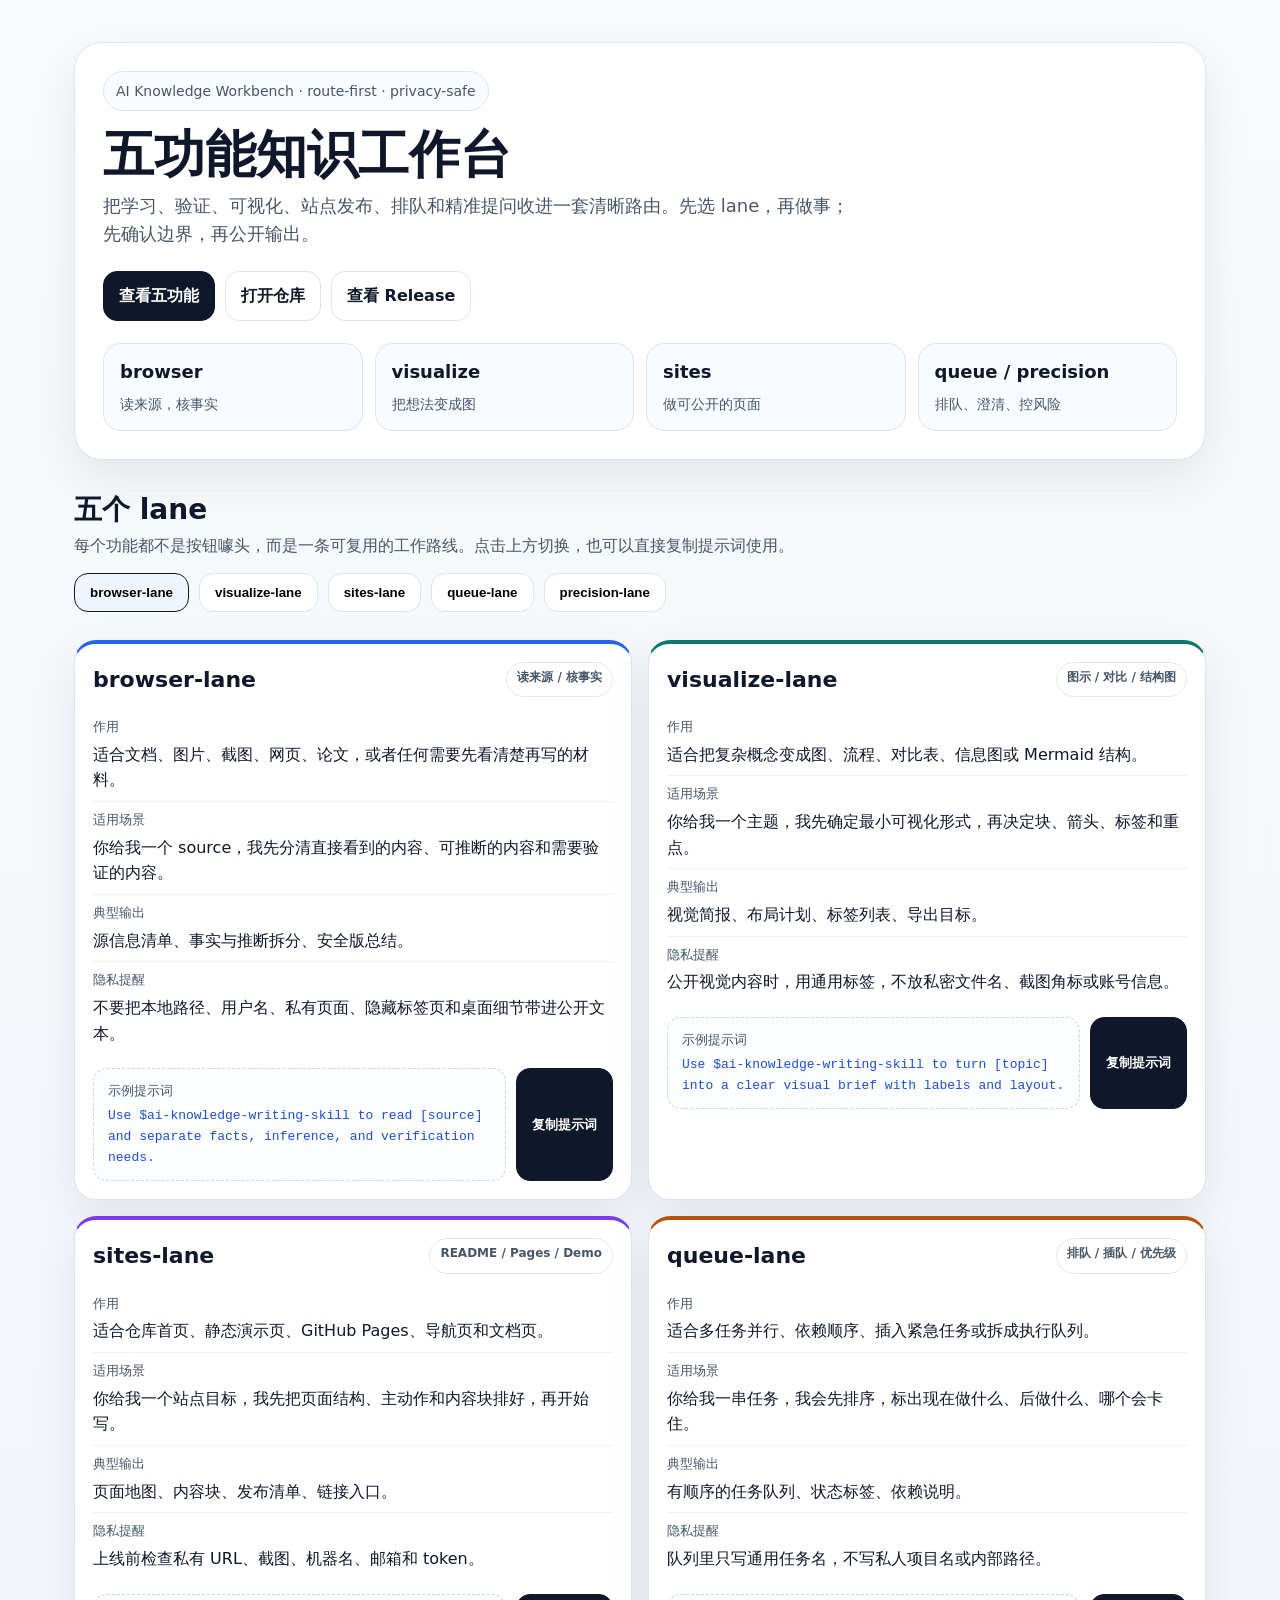
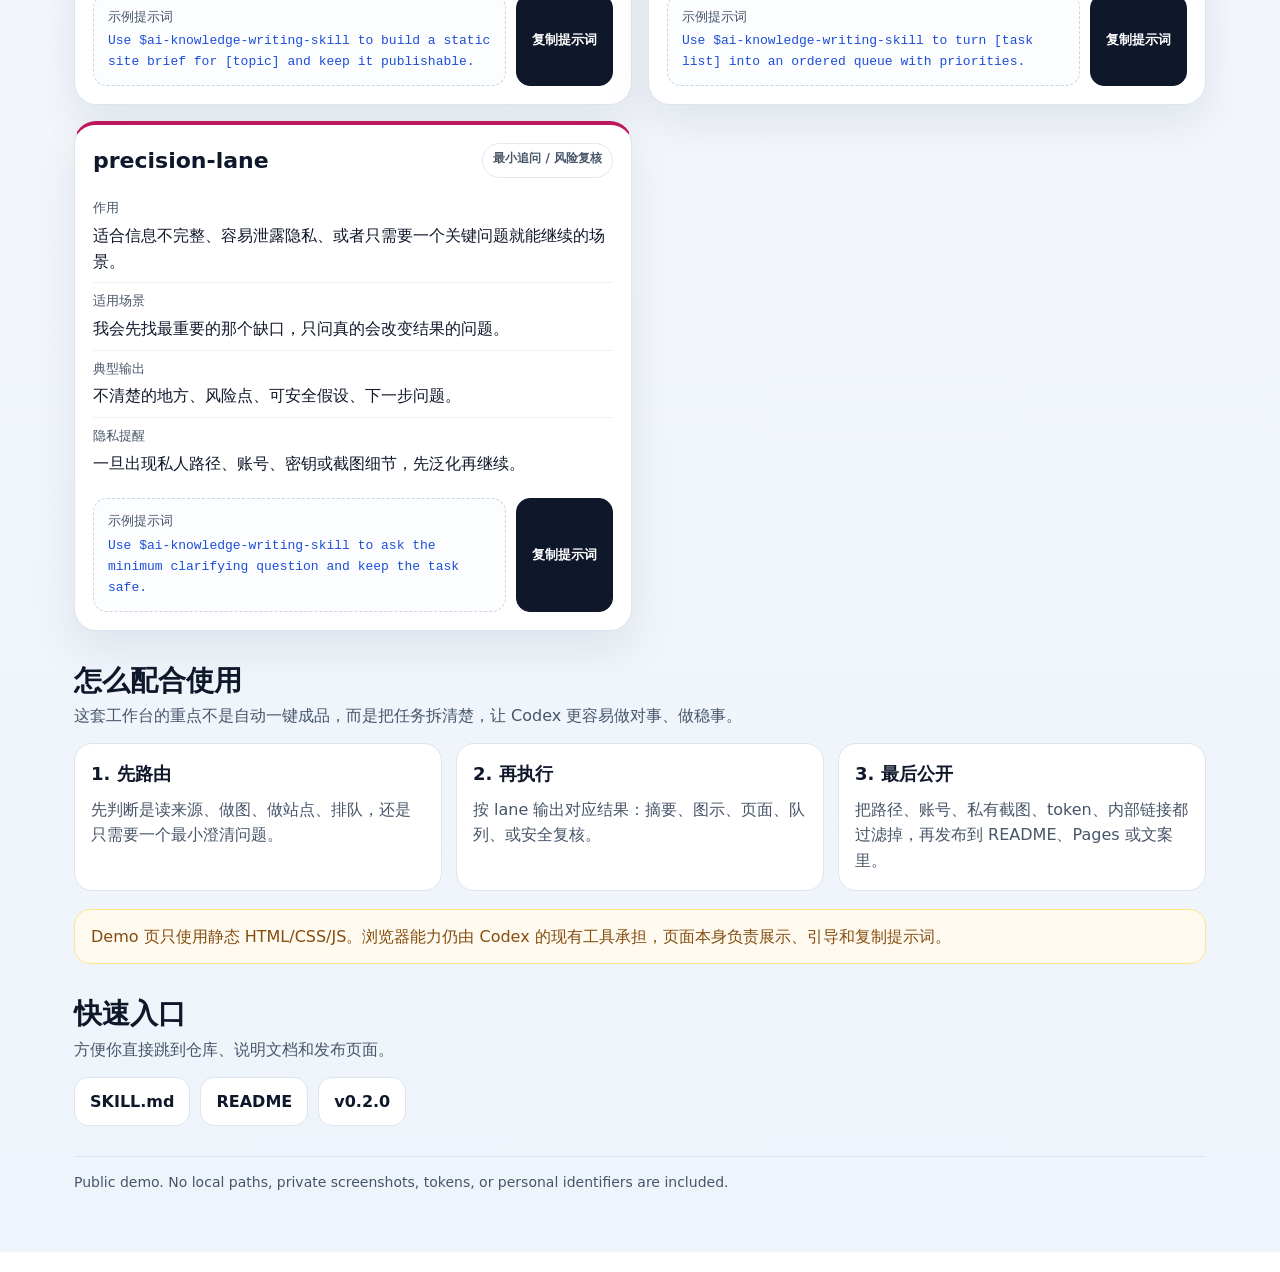
==== docs/index.html @ 2c0a5374 "Upgrade to five-function knowledge workbench" ====
<!DOCTYPE html>
<html lang="zh-CN">
<head>
  <meta charset="UTF-8" />
  <meta name="viewport" content="width=device-width, initial-scale=1.0" />
  <title>AI Knowledge Workbench</title>
  <meta name="description" content="五功能知识工作台：browser / visualize / sites / queue / precision" />
  <meta name="theme-color" content="#0f172a" />
  <style>
    :root {
      --bg: #f8fafc;
      --panel: #ffffff;
      --ink: #0f172a;
      --muted: #475569;
      --line: #dbe4f0;
      --soft: #e2e8f0;
      --blue: #2563eb;
      --teal: #0f766e;
      --gold: #b45309;
      --violet: #7c3aed;
      --green: #15803d;
      --rose: #be185d;
      --shadow: 0 18px 45px rgba(15, 23, 42, 0.08);
      --radius: 18px;
    }
    * { box-sizing: border-box; }
    html { scroll-behavior: smooth; }
    body {
      margin: 0;
      font-family: Inter, "PingFang SC", "Microsoft YaHei", system-ui, sans-serif;
      background: linear-gradient(180deg, #f8fafc 0%, #eef4fb 100%);
      color: var(--ink);
      line-height: 1.6;
    }
    a { color: inherit; text-decoration: none; }
    .wrap { max-width: 1180px; margin: 0 auto; padding: 24px; }
    .hero {
      background: var(--panel);
      border: 1px solid var(--line);
      border-radius: 28px;
      box-shadow: var(--shadow);
      padding: 28px;
      margin-top: 18px;
    }
    .eyebrow {
      display: inline-flex;
      align-items: center;
      gap: 8px;
      padding: 8px 12px;
      border: 1px solid var(--line);
      border-radius: 999px;
      color: var(--muted);
      font-size: 14px;
      background: #f8fbff;
    }
    h1 {
      margin: 16px 0 10px;
      font-size: clamp(34px, 4vw, 58px);
      line-height: 1.06;
      letter-spacing: 0;
    }
    .lead { max-width: 760px; color: var(--muted); font-size: 18px; margin: 0 0 22px; }
    .actions, .quick-links, .lane-nav { display: flex; flex-wrap: wrap; gap: 10px; }
    .btn, .chip, .link-card {
      border-radius: 14px;
      border: 1px solid var(--line);
      background: #fff;
      padding: 11px 15px;
      font-weight: 650;
      cursor: pointer;
      transition: transform .15s ease, border-color .15s ease, box-shadow .15s ease;
    }
    .btn:hover, .chip:hover, .link-card:hover { transform: translateY(-1px); border-color: #bfd0eb; box-shadow: 0 8px 20px rgba(15,23,42,.06); }
    .btn.primary { background: var(--ink); color: #fff; border-color: var(--ink); }
    .btn.primary:hover { background: #111827; }
    .meta-row {
      display: grid;
      grid-template-columns: repeat(4, minmax(0, 1fr));
      gap: 12px;
      margin-top: 22px;
    }
    .stat {
      background: #f8fbff;
      border: 1px solid var(--line);
      border-radius: 18px;
      padding: 14px 16px;
    }
    .stat b { display: block; font-size: 18px; margin-bottom: 4px; }
    .stat span { color: var(--muted); font-size: 14px; }
    section { margin-top: 28px; }
    .section-head { display: flex; justify-content: space-between; gap: 14px; align-items: end; margin-bottom: 14px; flex-wrap: wrap; }
    .section-head h2 { margin: 0; font-size: 28px; }
    .section-head p { margin: 0; color: var(--muted); max-width: 720px; }
    .lane-nav { margin-bottom: 14px; }
    .chip.active { border-color: var(--ink); background: #f0f4ff; }
    .grid {
      display: grid;
      grid-template-columns: repeat(2, minmax(0, 1fr));
      gap: 16px;
    }
    .lane-card {
      background: var(--panel);
      border: 1px solid var(--line);
      border-radius: 22px;
      padding: 18px;
      box-shadow: var(--shadow);
      min-height: 100%;
    }
    .lane-card h3 { margin: 0 0 10px; font-size: 22px; display: flex; justify-content: space-between; gap: 8px; }
    .tag { font-size: 12px; border-radius: 999px; padding: 5px 10px; border: 1px solid var(--soft); color: var(--muted); white-space: nowrap; }
    .lane-card ul { margin: 12px 0 0; padding: 0; list-style: none; }
    .lane-card li { padding: 8px 0; border-top: 1px solid #edf2f7; }
    .lane-card li:first-child { border-top: 0; }
    .lane-label { color: var(--muted); font-size: 13px; display: block; margin-bottom: 4px; }
    .prompt-row { display: flex; gap: 10px; flex-wrap: wrap; margin-top: 14px; }
    .prompt {
      flex: 1 1 340px;
      border: 1px dashed #cbd5e1;
      border-radius: 14px;
      padding: 12px 14px;
      background: #fbfdff;
      color: #0f172a;
      min-width: 0;
    }
    .prompt code { display: block; white-space: pre-wrap; font-family: ui-monospace, SFMono-Regular, Consolas, monospace; font-size: 13px; color: #1d4ed8; }
    .helper-grid {
      display: grid;
      grid-template-columns: repeat(3, minmax(0, 1fr));
      gap: 14px;
    }
    .helper {
      background: var(--panel);
      border: 1px solid var(--line);
      border-radius: 18px;
      padding: 16px;
    }
    .helper h4 { margin: 0 0 8px; font-size: 18px; }
    .helper p { margin: 0; color: var(--muted); }
    .footer {
      margin: 30px 0 10px;
      padding: 14px 0 24px;
      color: var(--muted);
      border-top: 1px solid var(--line);
      font-size: 14px;
    }
    .notice {
      margin-top: 18px;
      background: #fffaf0;
      border: 1px solid #fde68a;
      border-radius: 16px;
      padding: 14px 16px;
      color: #854d0e;
    }
    @media (max-width: 900px) {
      .meta-row, .grid, .helper-grid { grid-template-columns: 1fr; }
      .hero { padding: 20px; border-radius: 22px; }
      h1 { font-size: 36px; }
      .lead { font-size: 16px; }
    }
  </style>
</head>
<body>
  <main class="wrap">
    <header class="hero">
      <div class="eyebrow">AI Knowledge Workbench · route-first · privacy-safe</div>
      <h1>五功能知识工作台</h1>
      <p class="lead">把学习、验证、可视化、站点发布、排队和精准提问收进一套清晰路由。先选 lane，再做事；先确认边界，再公开输出。</p>
      <div class="actions">
        <a class="btn primary" href="#lanes">查看五功能</a>
        <a class="btn" href="https://github.com/sushuqiong/ai-knowledge-writing-skill">打开仓库</a>
        <a class="btn" href="https://github.com/sushuqiong/ai-knowledge-writing-skill/releases">查看 Release</a>
      </div>
      <div class="meta-row">
        <div class="stat"><b>browser</b><span>读来源，核事实</span></div>
        <div class="stat"><b>visualize</b><span>把想法变成图</span></div>
        <div class="stat"><b>sites</b><span>做可公开的页面</span></div>
        <div class="stat"><b>queue / precision</b><span>排队、澄清、控风险</span></div>
      </div>
    </header>

    <section id="lanes">
      <div class="section-head">
        <div>
          <h2>五个 lane</h2>
          <p>每个功能都不是按钮噱头，而是一条可复用的工作路线。点击上方切换，也可以直接复制提示词使用。</p>
        </div>
        <div class="lane-nav" id="laneNav"></div>
      </div>

      <div class="grid" id="laneGrid"></div>
    </section>

    <section>
      <div class="section-head">
        <div>
          <h2>怎么配合使用</h2>
          <p>这套工作台的重点不是自动一键成品，而是把任务拆清楚，让 Codex 更容易做对事、做稳事。</p>
        </div>
      </div>
      <div class="helper-grid">
        <div class="helper">
          <h4>1. 先路由</h4>
          <p>先判断是读来源、做图、做站点、排队，还是只需要一个最小澄清问题。</p>
        </div>
        <div class="helper">
          <h4>2. 再执行</h4>
          <p>按 lane 输出对应结果：摘要、图示、页面、队列、或安全复核。</p>
        </div>
        <div class="helper">
          <h4>3. 最后公开</h4>
          <p>把路径、账号、私有截图、token、内部链接都过滤掉，再发布到 README、Pages 或文案里。</p>
        </div>
      </div>
      <div class="notice">
        Demo 页只使用静态 HTML/CSS/JS。浏览器能力仍由 Codex 的现有工具承担，页面本身负责展示、引导和复制提示词。
      </div>
    </section>

    <section>
      <div class="section-head">
        <div>
          <h2>快速入口</h2>
          <p>方便你直接跳到仓库、说明文档和发布页面。</p>
        </div>
      </div>
      <div class="quick-links">
        <a class="link-card" href="https://github.com/sushuqiong/ai-knowledge-writing-skill/blob/main/SKILL.md">SKILL.md</a>
        <a class="link-card" href="https://github.com/sushuqiong/ai-knowledge-writing-skill">README</a>
        <a class="link-card" href="https://github.com/sushuqiong/ai-knowledge-writing-skill/releases/tag/v0.2.0">v0.2.0</a>
      </div>
    </section>

    <footer class="footer">
      Public demo. No local paths, private screenshots, tokens, or personal identifiers are included.
    </footer>
  </main>

  <script>
    const lanes = [
      {
        id: "browser",
        title: "browser-lane",
        tag: "读来源 / 核事实",
        color: "#2563eb",
        use: "适合文档、图片、截图、网页、论文，或者任何需要先看清楚再写的材料。",
        scene: "你给我一个 source，我先分清直接看到的内容、可推断的内容和需要验证的内容。",
        output: "源信息清单、事实与推断拆分、安全版总结。",
        prompt: "Use $ai-knowledge-writing-skill to read [source] and separate facts, inference, and verification needs.",
        privacy: "不要把本地路径、用户名、私有页面、隐藏标签页和桌面细节带进公开文本。"
      },
      {
        id: "visualize",
        title: "visualize-lane",
        tag: "图示 / 对比 / 结构图",
        color: "#0f766e",
        use: "适合把复杂概念变成图、流程、对比表、信息图或 Mermaid 结构。",
        scene: "你给我一个主题，我先确定最小可视化形式，再决定块、箭头、标签和重点。",
        output: "视觉简报、布局计划、标签列表、导出目标。",
        prompt: "Use $ai-knowledge-writing-skill to turn [topic] into a clear visual brief with labels and layout.",
        privacy: "公开视觉内容时，用通用标签，不放私密文件名、截图角标或账号信息。"
      },
      {
        id: "sites",
        title: "sites-lane",
        tag: "README / Pages / Demo",
        color: "#7c3aed",
        use: "适合仓库首页、静态演示页、GitHub Pages、导航页和文档页。",
        scene: "你给我一个站点目标，我先把页面结构、主动作和内容块排好，再开始写。",
        output: "页面地图、内容块、发布清单、链接入口。",
        prompt: "Use $ai-knowledge-writing-skill to build a static site brief for [topic] and keep it publishable.",
        privacy: "上线前检查私有 URL、截图、机器名、邮箱和 token。"
      },
      {
        id: "queue",
        title: "queue-lane",
        tag: "排队 / 插队 / 优先级",
        color: "#b45309",
        use: "适合多任务并行、依赖顺序、插入紧急任务或拆成执行队列。",
        scene: "你给我一串任务，我会先排序，标出现在做什么、后做什么、哪个会卡住。",
        output: "有顺序的任务队列、状态标签、依赖说明。",
        prompt: "Use $ai-knowledge-writing-skill to turn [task list] into an ordered queue with priorities.",
        privacy: "队列里只写通用任务名，不写私人项目名或内部路径。"
      },
      {
        id: "precision",
        title: "precision-lane",
        tag: "最小追问 / 风险复核",
        color: "#be185d",
        use: "适合信息不完整、容易泄露隐私、或者只需要一个关键问题就能继续的场景。",
        scene: "我会先找最重要的那个缺口，只问真的会改变结果的问题。",
        output: "不清楚的地方、风险点、可安全假设、下一步问题。",
        prompt: "Use $ai-knowledge-writing-skill to ask the minimum clarifying question and keep the task safe.",
        privacy: "一旦出现私人路径、账号、密钥或截图细节，先泛化再继续。"
      }
    ];

    const nav = document.getElementById("laneNav");
    const grid = document.getElementById("laneGrid");

    function laneCard(lane) {
      return `
        <article class="lane-card" id="${lane.id}" style="border-top: 4px solid ${lane.color}">
          <h3>
            <span>${lane.title}</span>
            <span class="tag">${lane.tag}</span>
          </h3>
          <ul>
            <li><span class="lane-label">作用</span>${lane.use}</li>
            <li><span class="lane-label">适用场景</span>${lane.scene}</li>
            <li><span class="lane-label">典型输出</span>${lane.output}</li>
            <li><span class="lane-label">隐私提醒</span>${lane.privacy}</li>
          </ul>
          <div class="prompt-row">
            <div class="prompt"><span class="lane-label">示例提示词</span><code>${lane.prompt}</code></div>
            <button class="btn primary" data-copy="${lane.id}">复制提示词</button>
          </div>
        </article>
      `;
    }

    function laneChip(lane) {
      return `<button class="chip" data-jump="${lane.id}">${lane.title}</button>`;
    }

    function setActive(id) {
      document.querySelectorAll(".chip").forEach((el) => {
        el.classList.toggle("active", el.dataset.jump === id);
      });
    }

    nav.innerHTML = lanes.map(laneChip).join("");
    grid.innerHTML = lanes.map(laneCard).join("");

    nav.addEventListener("click", (event) => {
      const btn = event.target.closest("[data-jump]");
      if (!btn) return;
      const lane = document.getElementById(btn.dataset.jump);
      lane.scrollIntoView({ behavior: "smooth", block: "start" });
      setActive(btn.dataset.jump);
    });

    grid.addEventListener("click", async (event) => {
      const btn = event.target.closest("[data-copy]");
      if (!btn) return;
      const lane = lanes.find((item) => item.id === btn.dataset.copy);
      try {
        await navigator.clipboard.writeText(lane.prompt);
        const old = btn.textContent;
        btn.textContent = "已复制";
        setTimeout(() => (btn.textContent = old), 1200);
      } catch {
        btn.textContent = "复制失败";
      }
    });

    setActive("browser");
  </script>
</body>
</html>
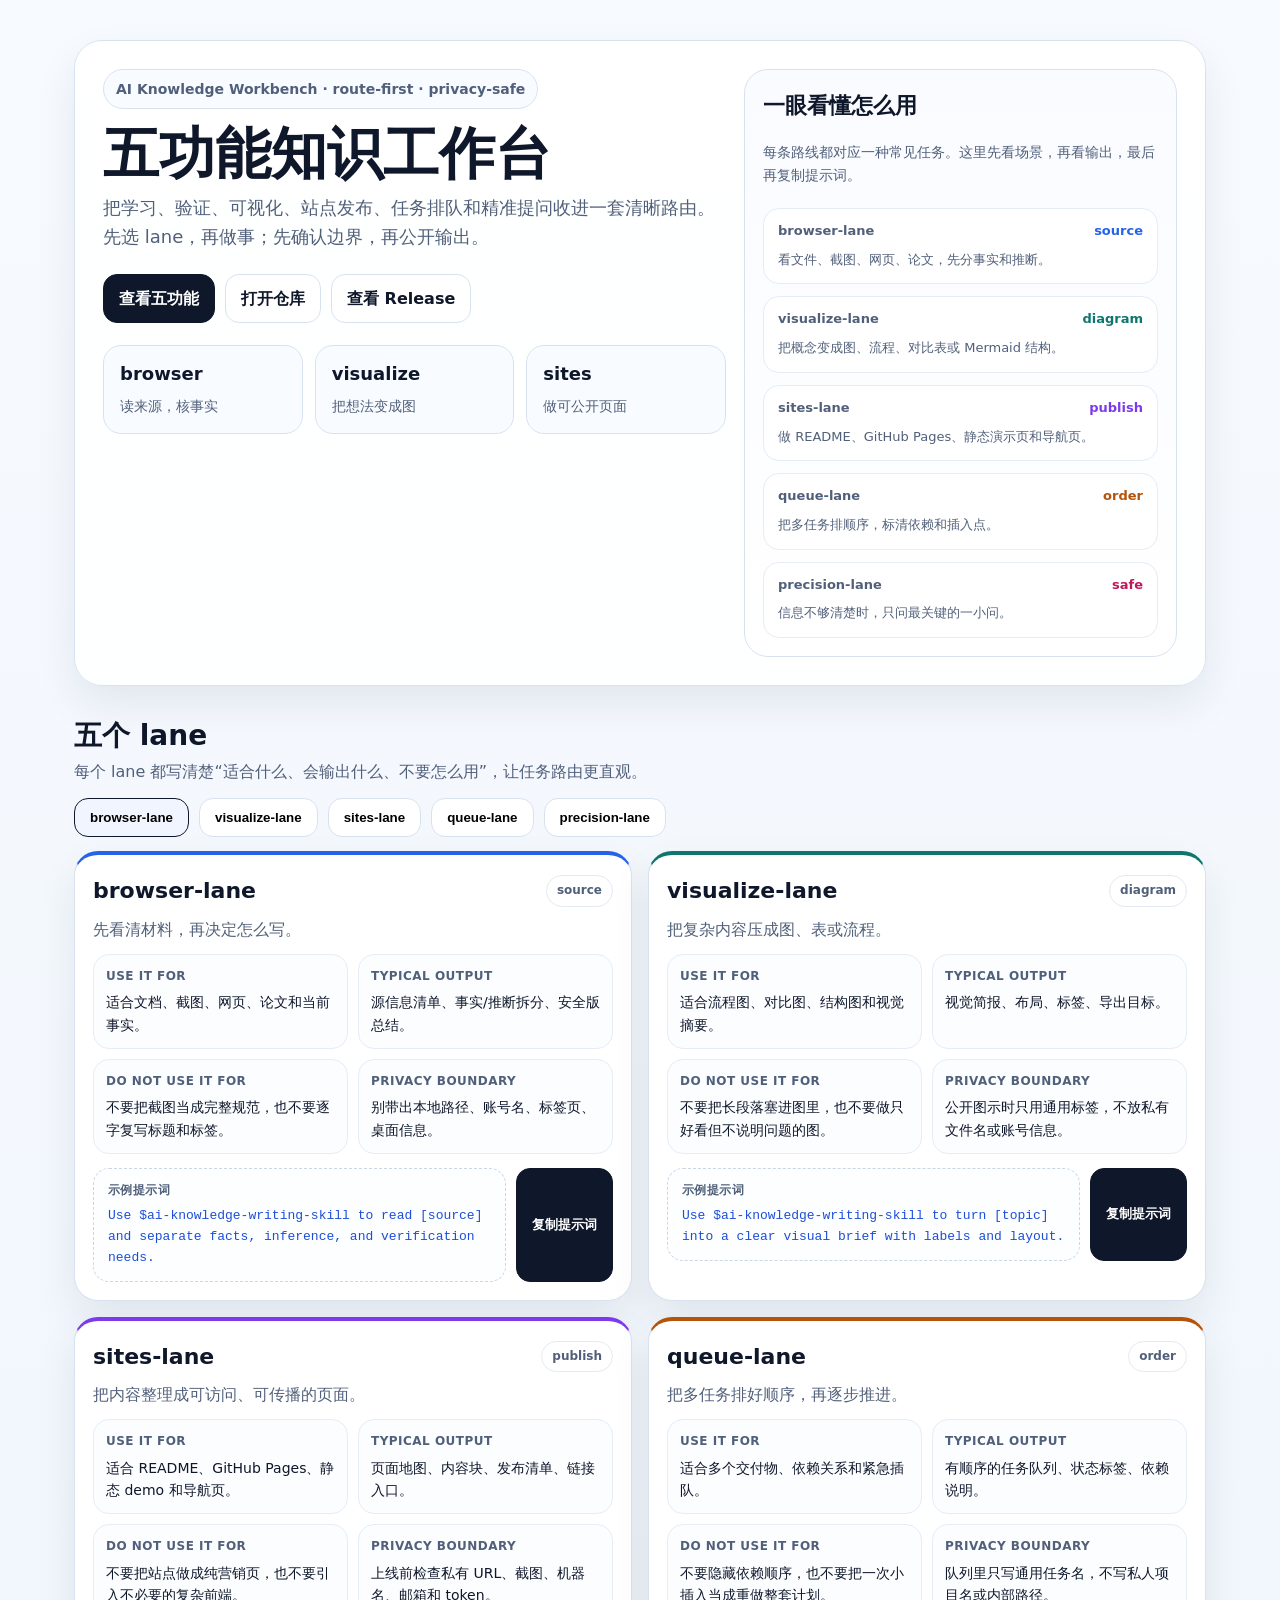
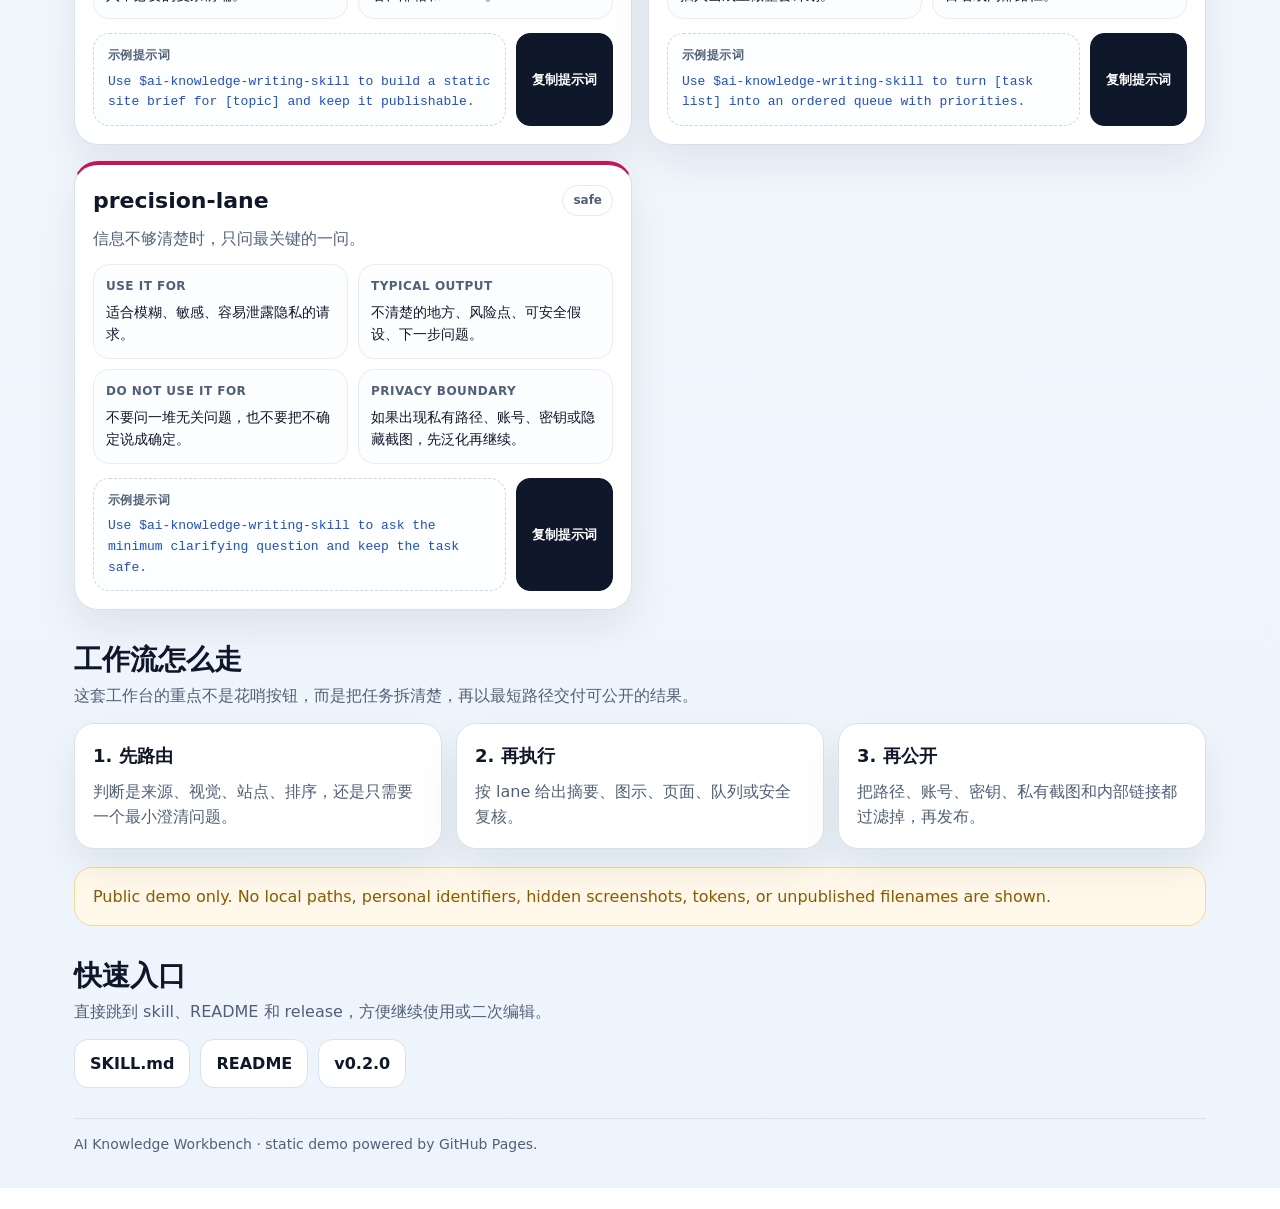
==== commit c9b2c7be: "Polish five-function workbench presentation" ====
--- a/docs/index.html
+++ b/docs/index.html
@@ -8,91 +8,151 @@
   <meta name="theme-color" content="#0f172a" />
   <style>
     :root {
-      --bg: #f8fafc;
+      --bg: #f6f9ff;
       --panel: #ffffff;
       --ink: #0f172a;
-      --muted: #475569;
-      --line: #dbe4f0;
-      --soft: #e2e8f0;
+      --muted: #51607a;
+      --line: #d8e2ef;
+      --shadow: 0 18px 42px rgba(15, 23, 42, 0.08);
       --blue: #2563eb;
       --teal: #0f766e;
+      --violet: #7c3aed;
       --gold: #b45309;
-      --violet: #7c3aed;
-      --green: #15803d;
       --rose: #be185d;
-      --shadow: 0 18px 45px rgba(15, 23, 42, 0.08);
-      --radius: 18px;
     }
     * { box-sizing: border-box; }
     html { scroll-behavior: smooth; }
     body {
       margin: 0;
       font-family: Inter, "PingFang SC", "Microsoft YaHei", system-ui, sans-serif;
-      background: linear-gradient(180deg, #f8fafc 0%, #eef4fb 100%);
       color: var(--ink);
+      background:
+        linear-gradient(180deg, #f7faff 0%, #edf4fb 100%);
       line-height: 1.6;
     }
     a { color: inherit; text-decoration: none; }
     .wrap { max-width: 1180px; margin: 0 auto; padding: 24px; }
     .hero {
-      background: var(--panel);
+      display: grid;
+      grid-template-columns: 1.18fr 0.82fr;
+      gap: 18px;
+      background: rgba(255,255,255,0.9);
       border: 1px solid var(--line);
       border-radius: 28px;
       box-shadow: var(--shadow);
       padding: 28px;
-      margin-top: 18px;
+      margin-top: 16px;
+      backdrop-filter: blur(8px);
     }
     .eyebrow {
       display: inline-flex;
       align-items: center;
       gap: 8px;
       padding: 8px 12px;
-      border: 1px solid var(--line);
       border-radius: 999px;
+      border: 1px solid var(--line);
+      background: #f8fbff;
       color: var(--muted);
       font-size: 14px;
-      background: #f8fbff;
+      font-weight: 600;
     }
     h1 {
       margin: 16px 0 10px;
-      font-size: clamp(34px, 4vw, 58px);
-      line-height: 1.06;
+      font-size: clamp(36px, 4.4vw, 60px);
+      line-height: 1.04;
       letter-spacing: 0;
     }
-    .lead { max-width: 760px; color: var(--muted); font-size: 18px; margin: 0 0 22px; }
-    .actions, .quick-links, .lane-nav { display: flex; flex-wrap: wrap; gap: 10px; }
+    .lead {
+      max-width: 760px;
+      margin: 0 0 22px;
+      color: var(--muted);
+      font-size: 18px;
+    }
+    .actions, .quick-links, .lane-nav, .pill-row { display: flex; flex-wrap: wrap; gap: 10px; }
     .btn, .chip, .link-card {
+      display: inline-flex;
+      align-items: center;
+      justify-content: center;
+      border: 1px solid var(--line);
       border-radius: 14px;
-      border: 1px solid var(--line);
       background: #fff;
       padding: 11px 15px;
       font-weight: 650;
       cursor: pointer;
-      transition: transform .15s ease, border-color .15s ease, box-shadow .15s ease;
-    }
-    .btn:hover, .chip:hover, .link-card:hover { transform: translateY(-1px); border-color: #bfd0eb; box-shadow: 0 8px 20px rgba(15,23,42,.06); }
+      transition: transform .15s ease, box-shadow .15s ease, border-color .15s ease, background .15s ease;
+    }
+    .btn:hover, .chip:hover, .link-card:hover {
+      transform: translateY(-1px);
+      box-shadow: 0 10px 20px rgba(15, 23, 42, 0.06);
+      border-color: #bfd0eb;
+    }
     .btn.primary { background: var(--ink); color: #fff; border-color: var(--ink); }
     .btn.primary:hover { background: #111827; }
-    .meta-row {
+    .hero-meta {
       display: grid;
-      grid-template-columns: repeat(4, minmax(0, 1fr));
+      grid-template-columns: repeat(3, minmax(0, 1fr));
       gap: 12px;
       margin-top: 22px;
     }
     .stat {
+      border: 1px solid var(--line);
+      border-radius: 18px;
       background: #f8fbff;
-      border: 1px solid var(--line);
-      border-radius: 18px;
       padding: 14px 16px;
     }
-    .stat b { display: block; font-size: 18px; margin-bottom: 4px; }
+    .stat b {
+      display: block;
+      font-size: 18px;
+      margin-bottom: 4px;
+    }
     .stat span { color: var(--muted); font-size: 14px; }
+    .route-panel {
+      display: flex;
+      flex-direction: column;
+      gap: 12px;
+      background: linear-gradient(180deg, #f9fbff 0%, #ffffff 100%);
+      border: 1px solid var(--line);
+      border-radius: 24px;
+      padding: 18px;
+    }
+    .route-panel h2 {
+      margin: 0 0 6px;
+      font-size: 22px;
+    }
+    .route-panel p {
+      margin: 0 0 10px;
+      color: var(--muted);
+      font-size: 14px;
+    }
+    .mini-route {
+      border: 1px solid #e5ecf6;
+      border-radius: 16px;
+      padding: 12px 14px;
+      background: #fff;
+    }
+    .mini-route strong {
+      display: flex;
+      justify-content: space-between;
+      gap: 12px;
+      font-size: 15px;
+      margin-bottom: 4px;
+    }
+    .mini-route span {
+      color: var(--muted);
+      font-size: 13px;
+    }
     section { margin-top: 28px; }
-    .section-head { display: flex; justify-content: space-between; gap: 14px; align-items: end; margin-bottom: 14px; flex-wrap: wrap; }
+    .section-head {
+      display: flex;
+      justify-content: space-between;
+      gap: 14px;
+      align-items: end;
+      flex-wrap: wrap;
+      margin-bottom: 14px;
+    }
     .section-head h2 { margin: 0; font-size: 28px; }
-    .section-head p { margin: 0; color: var(--muted); max-width: 720px; }
-    .lane-nav { margin-bottom: 14px; }
-    .chip.active { border-color: var(--ink); background: #f0f4ff; }
+    .section-head p { margin: 0; color: var(--muted); max-width: 760px; }
+    .chip.active { border-color: var(--ink); background: #f1f5ff; }
     .grid {
       display: grid;
       grid-template-columns: repeat(2, minmax(0, 1fr));
@@ -101,60 +161,121 @@
     .lane-card {
       background: var(--panel);
       border: 1px solid var(--line);
-      border-radius: 22px;
+      border-radius: 24px;
+      box-shadow: var(--shadow);
       padding: 18px;
-      box-shadow: var(--shadow);
       min-height: 100%;
     }
-    .lane-card h3 { margin: 0 0 10px; font-size: 22px; display: flex; justify-content: space-between; gap: 8px; }
-    .tag { font-size: 12px; border-radius: 999px; padding: 5px 10px; border: 1px solid var(--soft); color: var(--muted); white-space: nowrap; }
-    .lane-card ul { margin: 12px 0 0; padding: 0; list-style: none; }
-    .lane-card li { padding: 8px 0; border-top: 1px solid #edf2f7; }
-    .lane-card li:first-child { border-top: 0; }
-    .lane-label { color: var(--muted); font-size: 13px; display: block; margin-bottom: 4px; }
-    .prompt-row { display: flex; gap: 10px; flex-wrap: wrap; margin-top: 14px; }
+    .lane-card h3 {
+      margin: 0 0 8px;
+      display: flex;
+      justify-content: space-between;
+      gap: 10px;
+      align-items: center;
+      font-size: 22px;
+    }
+    .tag {
+      font-size: 12px;
+      white-space: nowrap;
+      border-radius: 999px;
+      padding: 5px 10px;
+      border: 1px solid #e3eaf4;
+      color: var(--muted);
+    }
+    .lane-summary {
+      margin: 0 0 12px;
+      color: var(--muted);
+    }
+    .lane-grid {
+      display: grid;
+      grid-template-columns: repeat(2, minmax(0, 1fr));
+      gap: 10px;
+    }
+    .lane-box {
+      border: 1px solid #e6edf7;
+      border-radius: 16px;
+      background: #fbfdff;
+      padding: 12px;
+    }
+    .lane-box label {
+      display: block;
+      margin-bottom: 5px;
+      color: var(--muted);
+      font-size: 12px;
+      text-transform: uppercase;
+      letter-spacing: .04em;
+      font-weight: 700;
+    }
+    .lane-box p {
+      margin: 0;
+      font-size: 14px;
+      color: var(--ink);
+    }
+    .prompt-row {
+      display: flex;
+      flex-wrap: wrap;
+      gap: 10px;
+      margin-top: 14px;
+      align-items: stretch;
+    }
     .prompt {
-      flex: 1 1 340px;
-      border: 1px dashed #cbd5e1;
-      border-radius: 14px;
+      flex: 1 1 360px;
+      border: 1px dashed #cad6e5;
+      border-radius: 16px;
+      background: #fcfeff;
       padding: 12px 14px;
-      background: #fbfdff;
-      color: #0f172a;
       min-width: 0;
     }
-    .prompt code { display: block; white-space: pre-wrap; font-family: ui-monospace, SFMono-Regular, Consolas, monospace; font-size: 13px; color: #1d4ed8; }
+    .lane-label {
+      display: block;
+      margin-bottom: 6px;
+      color: var(--muted);
+      font-size: 12px;
+      text-transform: uppercase;
+      letter-spacing: .04em;
+      font-weight: 700;
+    }
+    .prompt code {
+      display: block;
+      white-space: pre-wrap;
+      font-family: ui-monospace, SFMono-Regular, Consolas, monospace;
+      font-size: 13px;
+      color: #1d4ed8;
+    }
     .helper-grid {
       display: grid;
       grid-template-columns: repeat(3, minmax(0, 1fr));
       gap: 14px;
     }
     .helper {
-      background: var(--panel);
-      border: 1px solid var(--line);
-      border-radius: 18px;
-      padding: 16px;
+      border: 1px solid var(--line);
+      border-radius: 20px;
+      background: #fff;
+      padding: 18px;
+      box-shadow: var(--shadow);
     }
     .helper h4 { margin: 0 0 8px; font-size: 18px; }
     .helper p { margin: 0; color: var(--muted); }
+    .privacy-band {
+      margin-top: 18px;
+      padding: 16px 18px;
+      border-radius: 18px;
+      background: #fff8eb;
+      border: 1px solid #f7d98c;
+      color: #8a5a00;
+    }
+    .quick-links { margin-top: 4px; }
     .footer {
-      margin: 30px 0 10px;
-      padding: 14px 0 24px;
-      color: var(--muted);
+      margin: 30px 0 8px;
+      padding-top: 14px;
       border-top: 1px solid var(--line);
+      color: var(--muted);
       font-size: 14px;
     }
-    .notice {
-      margin-top: 18px;
-      background: #fffaf0;
-      border: 1px solid #fde68a;
-      border-radius: 16px;
-      padding: 14px 16px;
-      color: #854d0e;
-    }
-    @media (max-width: 900px) {
-      .meta-row, .grid, .helper-grid { grid-template-columns: 1fr; }
-      .hero { padding: 20px; border-radius: 22px; }
-      h1 { font-size: 36px; }
+    @media (max-width: 920px) {
+      .hero, .grid, .helper-grid, .hero-meta, .lane-grid { grid-template-columns: 1fr; }
+      .hero { padding: 20px; border-radius: 24px; }
+      h1 { font-size: 38px; }
       .lead { font-size: 16px; }
     }
   </style>
@@ -162,57 +283,82 @@
 <body>
   <main class="wrap">
     <header class="hero">
-      <div class="eyebrow">AI Knowledge Workbench · route-first · privacy-safe</div>
-      <h1>五功能知识工作台</h1>
-      <p class="lead">把学习、验证、可视化、站点发布、排队和精准提问收进一套清晰路由。先选 lane，再做事；先确认边界，再公开输出。</p>
-      <div class="actions">
-        <a class="btn primary" href="#lanes">查看五功能</a>
-        <a class="btn" href="https://github.com/sushuqiong/ai-knowledge-writing-skill">打开仓库</a>
-        <a class="btn" href="https://github.com/sushuqiong/ai-knowledge-writing-skill/releases">查看 Release</a>
-      </div>
-      <div class="meta-row">
-        <div class="stat"><b>browser</b><span>读来源，核事实</span></div>
-        <div class="stat"><b>visualize</b><span>把想法变成图</span></div>
-        <div class="stat"><b>sites</b><span>做可公开的页面</span></div>
-        <div class="stat"><b>queue / precision</b><span>排队、澄清、控风险</span></div>
-      </div>
+      <div>
+        <div class="eyebrow">AI Knowledge Workbench · route-first · privacy-safe</div>
+        <h1>五功能知识工作台</h1>
+        <p class="lead">把学习、验证、可视化、站点发布、任务排队和精准提问收进一套清晰路由。先选 lane，再做事；先确认边界，再公开输出。</p>
+        <div class="actions">
+          <a class="btn primary" href="#lanes">查看五功能</a>
+          <a class="btn" href="https://github.com/sushuqiong/ai-knowledge-writing-skill">打开仓库</a>
+          <a class="btn" href="https://github.com/sushuqiong/ai-knowledge-writing-skill/releases/tag/v0.2.0">查看 Release</a>
+        </div>
+        <div class="hero-meta">
+          <div class="stat"><b>browser</b><span>读来源，核事实</span></div>
+          <div class="stat"><b>visualize</b><span>把想法变成图</span></div>
+          <div class="stat"><b>sites</b><span>做可公开页面</span></div>
+        </div>
+      </div>
+
+      <aside class="route-panel">
+        <h2>一眼看懂怎么用</h2>
+        <p>每条路线都对应一种常见任务。这里先看场景，再看输出，最后再复制提示词。</p>
+        <div class="mini-route">
+          <strong><span>browser-lane</span><span style="color: var(--blue)">source</span></strong>
+          <span>看文件、截图、网页、论文，先分事实和推断。</span>
+        </div>
+        <div class="mini-route">
+          <strong><span>visualize-lane</span><span style="color: var(--teal)">diagram</span></strong>
+          <span>把概念变成图、流程、对比表或 Mermaid 结构。</span>
+        </div>
+        <div class="mini-route">
+          <strong><span>sites-lane</span><span style="color: var(--violet)">publish</span></strong>
+          <span>做 README、GitHub Pages、静态演示页和导航页。</span>
+        </div>
+        <div class="mini-route">
+          <strong><span>queue-lane</span><span style="color: var(--gold)">order</span></strong>
+          <span>把多任务排顺序，标清依赖和插入点。</span>
+        </div>
+        <div class="mini-route">
+          <strong><span>precision-lane</span><span style="color: var(--rose)">safe</span></strong>
+          <span>信息不够清楚时，只问最关键的一小问。</span>
+        </div>
+      </aside>
     </header>
 
     <section id="lanes">
       <div class="section-head">
         <div>
           <h2>五个 lane</h2>
-          <p>每个功能都不是按钮噱头，而是一条可复用的工作路线。点击上方切换，也可以直接复制提示词使用。</p>
+          <p>每个 lane 都写清楚“适合什么、会输出什么、不要怎么用”，让任务路由更直观。</p>
         </div>
         <div class="lane-nav" id="laneNav"></div>
       </div>
-
       <div class="grid" id="laneGrid"></div>
     </section>
 
     <section>
       <div class="section-head">
         <div>
-          <h2>怎么配合使用</h2>
-          <p>这套工作台的重点不是自动一键成品，而是把任务拆清楚，让 Codex 更容易做对事、做稳事。</p>
+          <h2>工作流怎么走</h2>
+          <p>这套工作台的重点不是花哨按钮，而是把任务拆清楚，再以最短路径交付可公开的结果。</p>
         </div>
       </div>
       <div class="helper-grid">
         <div class="helper">
           <h4>1. 先路由</h4>
-          <p>先判断是读来源、做图、做站点、排队，还是只需要一个最小澄清问题。</p>
+          <p>判断是来源、视觉、站点、排序，还是只需要一个最小澄清问题。</p>
         </div>
         <div class="helper">
           <h4>2. 再执行</h4>
-          <p>按 lane 输出对应结果：摘要、图示、页面、队列、或安全复核。</p>
+          <p>按 lane 给出摘要、图示、页面、队列或安全复核。</p>
         </div>
         <div class="helper">
-          <h4>3. 最后公开</h4>
-          <p>把路径、账号、私有截图、token、内部链接都过滤掉，再发布到 README、Pages 或文案里。</p>
-        </div>
-      </div>
-      <div class="notice">
-        Demo 页只使用静态 HTML/CSS/JS。浏览器能力仍由 Codex 的现有工具承担，页面本身负责展示、引导和复制提示词。
+          <h4>3. 再公开</h4>
+          <p>把路径、账号、密钥、私有截图和内部链接都过滤掉，再发布。</p>
+        </div>
+      </div>
+      <div class="privacy-band">
+        Public demo only. No local paths, personal identifiers, hidden screenshots, tokens, or unpublished filenames are shown.
       </div>
     </section>
 
@@ -220,7 +366,7 @@
       <div class="section-head">
         <div>
           <h2>快速入口</h2>
-          <p>方便你直接跳到仓库、说明文档和发布页面。</p>
+          <p>直接跳到 skill、README 和 release，方便继续使用或二次编辑。</p>
         </div>
       </div>
       <div class="quick-links">
@@ -231,7 +377,7 @@
     </section>
 
     <footer class="footer">
-      Public demo. No local paths, private screenshots, tokens, or personal identifiers are included.
+      AI Knowledge Workbench · static demo powered by GitHub Pages.
     </footer>
   </main>
 
@@ -240,87 +386,85 @@
       {
         id: "browser",
         title: "browser-lane",
-        tag: "读来源 / 核事实",
-        color: "#2563eb",
-        use: "适合文档、图片、截图、网页、论文，或者任何需要先看清楚再写的材料。",
-        scene: "你给我一个 source，我先分清直接看到的内容、可推断的内容和需要验证的内容。",
-        output: "源信息清单、事实与推断拆分、安全版总结。",
-        prompt: "Use $ai-knowledge-writing-skill to read [source] and separate facts, inference, and verification needs.",
-        privacy: "不要把本地路径、用户名、私有页面、隐藏标签页和桌面细节带进公开文本。"
+        tag: "source",
+        accent: "#2563eb",
+        summary: "先看清材料，再决定怎么写。",
+        use: "适合文档、截图、网页、论文和当前事实。",
+        output: "源信息清单、事实/推断拆分、安全版总结。",
+        avoid: "不要把截图当成完整规范，也不要逐字复写标题和标签。",
+        privacy: "别带出本地路径、账号名、标签页、桌面信息。",
+        prompt: "Use $ai-knowledge-writing-skill to read [source] and separate facts, inference, and verification needs."
       },
       {
         id: "visualize",
         title: "visualize-lane",
-        tag: "图示 / 对比 / 结构图",
-        color: "#0f766e",
-        use: "适合把复杂概念变成图、流程、对比表、信息图或 Mermaid 结构。",
-        scene: "你给我一个主题，我先确定最小可视化形式，再决定块、箭头、标签和重点。",
-        output: "视觉简报、布局计划、标签列表、导出目标。",
-        prompt: "Use $ai-knowledge-writing-skill to turn [topic] into a clear visual brief with labels and layout.",
-        privacy: "公开视觉内容时，用通用标签，不放私密文件名、截图角标或账号信息。"
+        tag: "diagram",
+        accent: "#0f766e",
+        summary: "把复杂内容压成图、表或流程。",
+        use: "适合流程图、对比图、结构图和视觉摘要。",
+        output: "视觉简报、布局、标签、导出目标。",
+        avoid: "不要把长段落塞进图里，也不要做只好看但不说明问题的图。",
+        privacy: "公开图示时只用通用标签，不放私有文件名或账号信息。",
+        prompt: "Use $ai-knowledge-writing-skill to turn [topic] into a clear visual brief with labels and layout."
       },
       {
         id: "sites",
         title: "sites-lane",
-        tag: "README / Pages / Demo",
-        color: "#7c3aed",
-        use: "适合仓库首页、静态演示页、GitHub Pages、导航页和文档页。",
-        scene: "你给我一个站点目标，我先把页面结构、主动作和内容块排好，再开始写。",
+        tag: "publish",
+        accent: "#7c3aed",
+        summary: "把内容整理成可访问、可传播的页面。",
+        use: "适合 README、GitHub Pages、静态 demo 和导航页。",
         output: "页面地图、内容块、发布清单、链接入口。",
-        prompt: "Use $ai-knowledge-writing-skill to build a static site brief for [topic] and keep it publishable.",
-        privacy: "上线前检查私有 URL、截图、机器名、邮箱和 token。"
+        avoid: "不要把站点做成纯营销页，也不要引入不必要的复杂前端。",
+        privacy: "上线前检查私有 URL、截图、机器名、邮箱和 token。",
+        prompt: "Use $ai-knowledge-writing-skill to build a static site brief for [topic] and keep it publishable."
       },
       {
         id: "queue",
         title: "queue-lane",
-        tag: "排队 / 插队 / 优先级",
-        color: "#b45309",
-        use: "适合多任务并行、依赖顺序、插入紧急任务或拆成执行队列。",
-        scene: "你给我一串任务，我会先排序，标出现在做什么、后做什么、哪个会卡住。",
+        tag: "order",
+        accent: "#b45309",
+        summary: "把多任务排好顺序，再逐步推进。",
+        use: "适合多个交付物、依赖关系和紧急插队。",
         output: "有顺序的任务队列、状态标签、依赖说明。",
-        prompt: "Use $ai-knowledge-writing-skill to turn [task list] into an ordered queue with priorities.",
-        privacy: "队列里只写通用任务名，不写私人项目名或内部路径。"
+        avoid: "不要隐藏依赖顺序，也不要把一次小插入当成重做整套计划。",
+        privacy: "队列里只写通用任务名，不写私人项目名或内部路径。",
+        prompt: "Use $ai-knowledge-writing-skill to turn [task list] into an ordered queue with priorities."
       },
       {
         id: "precision",
         title: "precision-lane",
-        tag: "最小追问 / 风险复核",
-        color: "#be185d",
-        use: "适合信息不完整、容易泄露隐私、或者只需要一个关键问题就能继续的场景。",
-        scene: "我会先找最重要的那个缺口，只问真的会改变结果的问题。",
+        tag: "safe",
+        accent: "#be185d",
+        summary: "信息不够清楚时，只问最关键的一问。",
+        use: "适合模糊、敏感、容易泄露隐私的请求。",
         output: "不清楚的地方、风险点、可安全假设、下一步问题。",
-        prompt: "Use $ai-knowledge-writing-skill to ask the minimum clarifying question and keep the task safe.",
-        privacy: "一旦出现私人路径、账号、密钥或截图细节，先泛化再继续。"
+        avoid: "不要问一堆无关问题，也不要把不确定说成确定。",
+        privacy: "如果出现私有路径、账号、密钥或隐藏截图，先泛化再继续。",
+        prompt: "Use $ai-knowledge-writing-skill to ask the minimum clarifying question and keep the task safe."
       }
     ];
 
     const nav = document.getElementById("laneNav");
     const grid = document.getElementById("laneGrid");
 
-    function laneCard(lane) {
-      return `
-        <article class="lane-card" id="${lane.id}" style="border-top: 4px solid ${lane.color}">
-          <h3>
-            <span>${lane.title}</span>
-            <span class="tag">${lane.tag}</span>
-          </h3>
-          <ul>
-            <li><span class="lane-label">作用</span>${lane.use}</li>
-            <li><span class="lane-label">适用场景</span>${lane.scene}</li>
-            <li><span class="lane-label">典型输出</span>${lane.output}</li>
-            <li><span class="lane-label">隐私提醒</span>${lane.privacy}</li>
-          </ul>
-          <div class="prompt-row">
-            <div class="prompt"><span class="lane-label">示例提示词</span><code>${lane.prompt}</code></div>
-            <button class="btn primary" data-copy="${lane.id}">复制提示词</button>
-          </div>
-        </article>
-      `;
-    }
-
-    function laneChip(lane) {
-      return `<button class="chip" data-jump="${lane.id}">${lane.title}</button>`;
-    }
+    nav.innerHTML = lanes.map((lane) => `<button class="chip" data-jump="${lane.id}">${lane.title}</button>`).join("");
+    grid.innerHTML = lanes.map((lane) => `
+      <article class="lane-card" id="${lane.id}" style="border-top: 4px solid ${lane.accent}">
+        <h3><span>${lane.title}</span><span class="tag">${lane.tag}</span></h3>
+        <p class="lane-summary">${lane.summary}</p>
+        <div class="lane-grid">
+          <div class="lane-box"><label>Use it for</label><p>${lane.use}</p></div>
+          <div class="lane-box"><label>Typical output</label><p>${lane.output}</p></div>
+          <div class="lane-box"><label>Do not use it for</label><p>${lane.avoid}</p></div>
+          <div class="lane-box"><label>Privacy boundary</label><p>${lane.privacy}</p></div>
+        </div>
+        <div class="prompt-row">
+          <div class="prompt"><span class="lane-label">示例提示词</span><code>${lane.prompt}</code></div>
+          <button class="btn primary" data-copy="${lane.id}">复制提示词</button>
+        </div>
+      </article>
+    `).join("");
 
     function setActive(id) {
       document.querySelectorAll(".chip").forEach((el) => {
@@ -328,28 +472,24 @@
       });
     }
 
-    nav.innerHTML = lanes.map(laneChip).join("");
-    grid.innerHTML = lanes.map(laneCard).join("");
-
     nav.addEventListener("click", (event) => {
-      const btn = event.target.closest("[data-jump]");
-      if (!btn) return;
-      const lane = document.getElementById(btn.dataset.jump);
-      lane.scrollIntoView({ behavior: "smooth", block: "start" });
-      setActive(btn.dataset.jump);
+      const button = event.target.closest("[data-jump]");
+      if (!button) return;
+      document.getElementById(button.dataset.jump).scrollIntoView({ behavior: "smooth", block: "start" });
+      setActive(button.dataset.jump);
     });
 
     grid.addEventListener("click", async (event) => {
-      const btn = event.target.closest("[data-copy]");
-      if (!btn) return;
-      const lane = lanes.find((item) => item.id === btn.dataset.copy);
+      const button = event.target.closest("[data-copy]");
+      if (!button) return;
+      const lane = lanes.find((item) => item.id === button.dataset.copy);
       try {
         await navigator.clipboard.writeText(lane.prompt);
-        const old = btn.textContent;
-        btn.textContent = "已复制";
-        setTimeout(() => (btn.textContent = old), 1200);
+        const old = button.textContent;
+        button.textContent = "已复制";
+        setTimeout(() => (button.textContent = old), 1200);
       } catch {
-        btn.textContent = "复制失败";
+        button.textContent = "复制失败";
       }
     });
 
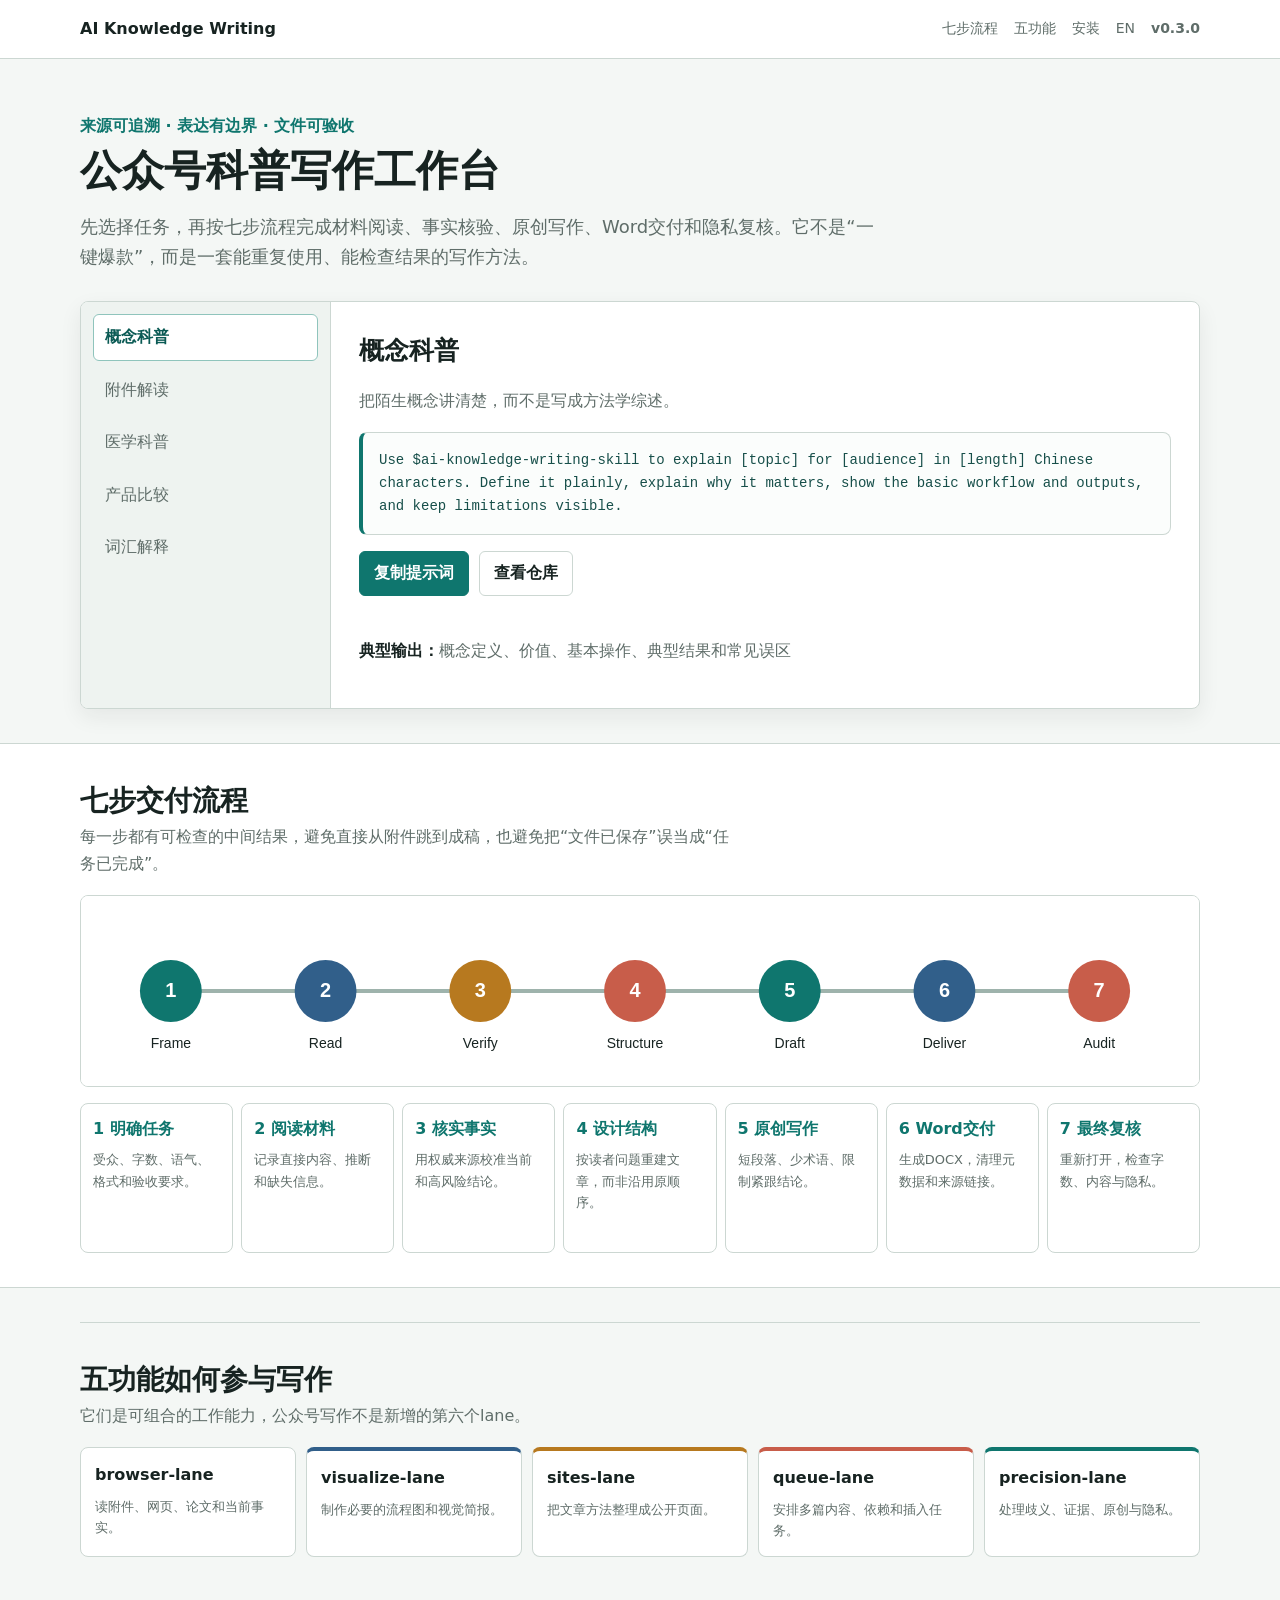
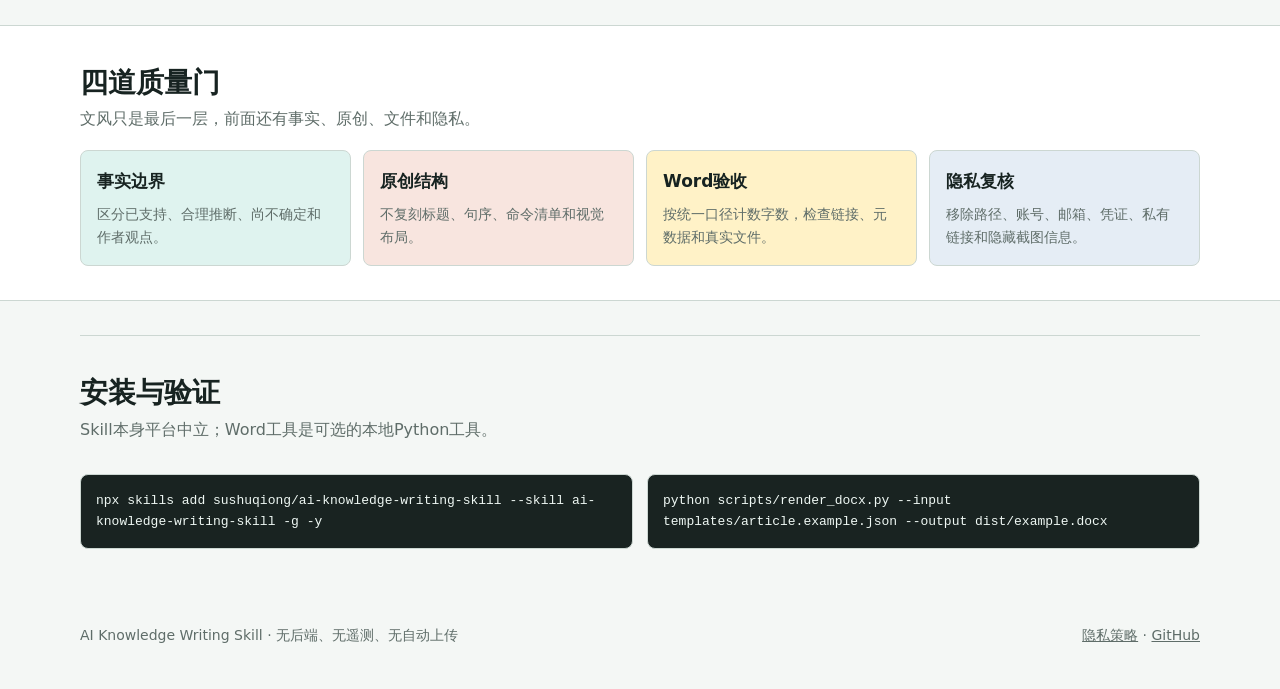
==== commit f1138e73: "Release public writing workflow v0.3.0" ====
--- a/docs/index.html
+++ b/docs/index.html
@@ -1,499 +1,39 @@
-<!DOCTYPE html>
+<!doctype html>
 <html lang="zh-CN">
 <head>
-  <meta charset="UTF-8" />
-  <meta name="viewport" content="width=device-width, initial-scale=1.0" />
-  <title>AI Knowledge Workbench</title>
-  <meta name="description" content="五功能知识工作台：browser / visualize / sites / queue / precision" />
-  <meta name="theme-color" content="#0f172a" />
-  <style>
-    :root {
-      --bg: #f6f9ff;
-      --panel: #ffffff;
-      --ink: #0f172a;
-      --muted: #51607a;
-      --line: #d8e2ef;
-      --shadow: 0 18px 42px rgba(15, 23, 42, 0.08);
-      --blue: #2563eb;
-      --teal: #0f766e;
-      --violet: #7c3aed;
-      --gold: #b45309;
-      --rose: #be185d;
-    }
-    * { box-sizing: border-box; }
-    html { scroll-behavior: smooth; }
-    body {
-      margin: 0;
-      font-family: Inter, "PingFang SC", "Microsoft YaHei", system-ui, sans-serif;
-      color: var(--ink);
-      background:
-        linear-gradient(180deg, #f7faff 0%, #edf4fb 100%);
-      line-height: 1.6;
-    }
-    a { color: inherit; text-decoration: none; }
-    .wrap { max-width: 1180px; margin: 0 auto; padding: 24px; }
-    .hero {
-      display: grid;
-      grid-template-columns: 1.18fr 0.82fr;
-      gap: 18px;
-      background: rgba(255,255,255,0.9);
-      border: 1px solid var(--line);
-      border-radius: 28px;
-      box-shadow: var(--shadow);
-      padding: 28px;
-      margin-top: 16px;
-      backdrop-filter: blur(8px);
-    }
-    .eyebrow {
-      display: inline-flex;
-      align-items: center;
-      gap: 8px;
-      padding: 8px 12px;
-      border-radius: 999px;
-      border: 1px solid var(--line);
-      background: #f8fbff;
-      color: var(--muted);
-      font-size: 14px;
-      font-weight: 600;
-    }
-    h1 {
-      margin: 16px 0 10px;
-      font-size: clamp(36px, 4.4vw, 60px);
-      line-height: 1.04;
-      letter-spacing: 0;
-    }
-    .lead {
-      max-width: 760px;
-      margin: 0 0 22px;
-      color: var(--muted);
-      font-size: 18px;
-    }
-    .actions, .quick-links, .lane-nav, .pill-row { display: flex; flex-wrap: wrap; gap: 10px; }
-    .btn, .chip, .link-card {
-      display: inline-flex;
-      align-items: center;
-      justify-content: center;
-      border: 1px solid var(--line);
-      border-radius: 14px;
-      background: #fff;
-      padding: 11px 15px;
-      font-weight: 650;
-      cursor: pointer;
-      transition: transform .15s ease, box-shadow .15s ease, border-color .15s ease, background .15s ease;
-    }
-    .btn:hover, .chip:hover, .link-card:hover {
-      transform: translateY(-1px);
-      box-shadow: 0 10px 20px rgba(15, 23, 42, 0.06);
-      border-color: #bfd0eb;
-    }
-    .btn.primary { background: var(--ink); color: #fff; border-color: var(--ink); }
-    .btn.primary:hover { background: #111827; }
-    .hero-meta {
-      display: grid;
-      grid-template-columns: repeat(3, minmax(0, 1fr));
-      gap: 12px;
-      margin-top: 22px;
-    }
-    .stat {
-      border: 1px solid var(--line);
-      border-radius: 18px;
-      background: #f8fbff;
-      padding: 14px 16px;
-    }
-    .stat b {
-      display: block;
-      font-size: 18px;
-      margin-bottom: 4px;
-    }
-    .stat span { color: var(--muted); font-size: 14px; }
-    .route-panel {
-      display: flex;
-      flex-direction: column;
-      gap: 12px;
-      background: linear-gradient(180deg, #f9fbff 0%, #ffffff 100%);
-      border: 1px solid var(--line);
-      border-radius: 24px;
-      padding: 18px;
-    }
-    .route-panel h2 {
-      margin: 0 0 6px;
-      font-size: 22px;
-    }
-    .route-panel p {
-      margin: 0 0 10px;
-      color: var(--muted);
-      font-size: 14px;
-    }
-    .mini-route {
-      border: 1px solid #e5ecf6;
-      border-radius: 16px;
-      padding: 12px 14px;
-      background: #fff;
-    }
-    .mini-route strong {
-      display: flex;
-      justify-content: space-between;
-      gap: 12px;
-      font-size: 15px;
-      margin-bottom: 4px;
-    }
-    .mini-route span {
-      color: var(--muted);
-      font-size: 13px;
-    }
-    section { margin-top: 28px; }
-    .section-head {
-      display: flex;
-      justify-content: space-between;
-      gap: 14px;
-      align-items: end;
-      flex-wrap: wrap;
-      margin-bottom: 14px;
-    }
-    .section-head h2 { margin: 0; font-size: 28px; }
-    .section-head p { margin: 0; color: var(--muted); max-width: 760px; }
-    .chip.active { border-color: var(--ink); background: #f1f5ff; }
-    .grid {
-      display: grid;
-      grid-template-columns: repeat(2, minmax(0, 1fr));
-      gap: 16px;
-    }
-    .lane-card {
-      background: var(--panel);
-      border: 1px solid var(--line);
-      border-radius: 24px;
-      box-shadow: var(--shadow);
-      padding: 18px;
-      min-height: 100%;
-    }
-    .lane-card h3 {
-      margin: 0 0 8px;
-      display: flex;
-      justify-content: space-between;
-      gap: 10px;
-      align-items: center;
-      font-size: 22px;
-    }
-    .tag {
-      font-size: 12px;
-      white-space: nowrap;
-      border-radius: 999px;
-      padding: 5px 10px;
-      border: 1px solid #e3eaf4;
-      color: var(--muted);
-    }
-    .lane-summary {
-      margin: 0 0 12px;
-      color: var(--muted);
-    }
-    .lane-grid {
-      display: grid;
-      grid-template-columns: repeat(2, minmax(0, 1fr));
-      gap: 10px;
-    }
-    .lane-box {
-      border: 1px solid #e6edf7;
-      border-radius: 16px;
-      background: #fbfdff;
-      padding: 12px;
-    }
-    .lane-box label {
-      display: block;
-      margin-bottom: 5px;
-      color: var(--muted);
-      font-size: 12px;
-      text-transform: uppercase;
-      letter-spacing: .04em;
-      font-weight: 700;
-    }
-    .lane-box p {
-      margin: 0;
-      font-size: 14px;
-      color: var(--ink);
-    }
-    .prompt-row {
-      display: flex;
-      flex-wrap: wrap;
-      gap: 10px;
-      margin-top: 14px;
-      align-items: stretch;
-    }
-    .prompt {
-      flex: 1 1 360px;
-      border: 1px dashed #cad6e5;
-      border-radius: 16px;
-      background: #fcfeff;
-      padding: 12px 14px;
-      min-width: 0;
-    }
-    .lane-label {
-      display: block;
-      margin-bottom: 6px;
-      color: var(--muted);
-      font-size: 12px;
-      text-transform: uppercase;
-      letter-spacing: .04em;
-      font-weight: 700;
-    }
-    .prompt code {
-      display: block;
-      white-space: pre-wrap;
-      font-family: ui-monospace, SFMono-Regular, Consolas, monospace;
-      font-size: 13px;
-      color: #1d4ed8;
-    }
-    .helper-grid {
-      display: grid;
-      grid-template-columns: repeat(3, minmax(0, 1fr));
-      gap: 14px;
-    }
-    .helper {
-      border: 1px solid var(--line);
-      border-radius: 20px;
-      background: #fff;
-      padding: 18px;
-      box-shadow: var(--shadow);
-    }
-    .helper h4 { margin: 0 0 8px; font-size: 18px; }
-    .helper p { margin: 0; color: var(--muted); }
-    .privacy-band {
-      margin-top: 18px;
-      padding: 16px 18px;
-      border-radius: 18px;
-      background: #fff8eb;
-      border: 1px solid #f7d98c;
-      color: #8a5a00;
-    }
-    .quick-links { margin-top: 4px; }
-    .footer {
-      margin: 30px 0 8px;
-      padding-top: 14px;
-      border-top: 1px solid var(--line);
-      color: var(--muted);
-      font-size: 14px;
-    }
-    @media (max-width: 920px) {
-      .hero, .grid, .helper-grid, .hero-meta, .lane-grid { grid-template-columns: 1fr; }
-      .hero { padding: 20px; border-radius: 24px; }
-      h1 { font-size: 38px; }
-      .lead { font-size: 16px; }
-    }
-  </style>
+  <meta charset="utf-8">
+  <meta name="viewport" content="width=device-width, initial-scale=1">
+  <meta name="description" content="从材料阅读、事实核验到原创公众号文案和Word交付的可验证工作流。">
+  <meta name="theme-color" content="#f4f7f5">
+  <title>公众号科普写作工作台</title>
+  <link rel="icon" href="assets/favicon.svg" type="image/svg+xml">
+  <link rel="stylesheet" href="assets/styles.css">
 </head>
 <body>
-  <main class="wrap">
-    <header class="hero">
-      <div>
-        <div class="eyebrow">AI Knowledge Workbench · route-first · privacy-safe</div>
-        <h1>五功能知识工作台</h1>
-        <p class="lead">把学习、验证、可视化、站点发布、任务排队和精准提问收进一套清晰路由。先选 lane，再做事；先确认边界，再公开输出。</p>
-        <div class="actions">
-          <a class="btn primary" href="#lanes">查看五功能</a>
-          <a class="btn" href="https://github.com/sushuqiong/ai-knowledge-writing-skill">打开仓库</a>
-          <a class="btn" href="https://github.com/sushuqiong/ai-knowledge-writing-skill/releases/tag/v0.2.0">查看 Release</a>
-        </div>
-        <div class="hero-meta">
-          <div class="stat"><b>browser</b><span>读来源，核事实</span></div>
-          <div class="stat"><b>visualize</b><span>把想法变成图</span></div>
-          <div class="stat"><b>sites</b><span>做可公开页面</span></div>
-        </div>
+  <header class="topbar"><div class="shell topbar-inner"><a class="brand" href="#top">AI Knowledge Writing</a><nav class="nav" aria-label="主导航"><a href="#workflow">七步流程</a><a href="#lanes">五功能</a><a href="#install">安装</a><a class="language" href="en.html">EN</a><a class="version" href="https://github.com/sushuqiong/ai-knowledge-writing-skill/releases/tag/v0.3.0">v0.3.0</a></nav></div></header>
+  <main id="top">
+    <section class="shell intro"><p class="kicker">来源可追溯 · 表达有边界 · 文件可验收</p><h1>公众号科普写作工作台</h1><p class="lead">先选择任务，再按七步流程完成材料阅读、事实核验、原创写作、Word交付和隐私复核。它不是“一键爆款”，而是一套能重复使用、能检查结果的写作方法。</p></section>
+
+    <section class="shell workspace" aria-label="任务选择器">
+      <div class="task-tabs" role="tablist" aria-label="选择写作任务">
+        <button class="task-tab" role="tab" data-task="concept">概念科普</button>
+        <button class="task-tab" role="tab" data-task="source">附件解读</button>
+        <button class="task-tab" role="tab" data-task="health">医学科普</button>
+        <button class="task-tab" role="tab" data-task="compare">产品比较</button>
+        <button class="task-tab" role="tab" data-task="glossary">词汇解释</button>
       </div>
-
-      <aside class="route-panel">
-        <h2>一眼看懂怎么用</h2>
-        <p>每条路线都对应一种常见任务。这里先看场景，再看输出，最后再复制提示词。</p>
-        <div class="mini-route">
-          <strong><span>browser-lane</span><span style="color: var(--blue)">source</span></strong>
-          <span>看文件、截图、网页、论文，先分事实和推断。</span>
-        </div>
-        <div class="mini-route">
-          <strong><span>visualize-lane</span><span style="color: var(--teal)">diagram</span></strong>
-          <span>把概念变成图、流程、对比表或 Mermaid 结构。</span>
-        </div>
-        <div class="mini-route">
-          <strong><span>sites-lane</span><span style="color: var(--violet)">publish</span></strong>
-          <span>做 README、GitHub Pages、静态演示页和导航页。</span>
-        </div>
-        <div class="mini-route">
-          <strong><span>queue-lane</span><span style="color: var(--gold)">order</span></strong>
-          <span>把多任务排顺序，标清依赖和插入点。</span>
-        </div>
-        <div class="mini-route">
-          <strong><span>precision-lane</span><span style="color: var(--rose)">safe</span></strong>
-          <span>信息不够清楚时，只问最关键的一小问。</span>
-        </div>
-      </aside>
-    </header>
-
-    <section id="lanes">
-      <div class="section-head">
-        <div>
-          <h2>五个 lane</h2>
-          <p>每个 lane 都写清楚“适合什么、会输出什么、不要怎么用”，让任务路由更直观。</p>
-        </div>
-        <div class="lane-nav" id="laneNav"></div>
-      </div>
-      <div class="grid" id="laneGrid"></div>
+      <div class="task-panel" role="tabpanel"><h2 data-panel-title></h2><p class="task-summary" data-panel-summary></p><div class="prompt-box"><code data-panel-prompt></code></div><div class="panel-actions"><button class="btn primary" type="button" data-copy>复制提示词</button><a class="btn" href="https://github.com/sushuqiong/ai-knowledge-writing-skill">查看仓库</a></div><div class="sr-status" aria-live="polite" data-copy-status></div><p class="output-line"><strong>典型输出：</strong><span data-panel-output></span></p></div>
     </section>
 
-    <section>
-      <div class="section-head">
-        <div>
-          <h2>工作流怎么走</h2>
-          <p>这套工作台的重点不是花哨按钮，而是把任务拆清楚，再以最短路径交付可公开的结果。</p>
-        </div>
-      </div>
-      <div class="helper-grid">
-        <div class="helper">
-          <h4>1. 先路由</h4>
-          <p>判断是来源、视觉、站点、排序，还是只需要一个最小澄清问题。</p>
-        </div>
-        <div class="helper">
-          <h4>2. 再执行</h4>
-          <p>按 lane 给出摘要、图示、页面、队列或安全复核。</p>
-        </div>
-        <div class="helper">
-          <h4>3. 再公开</h4>
-          <p>把路径、账号、密钥、私有截图和内部链接都过滤掉，再发布。</p>
-        </div>
-      </div>
-      <div class="privacy-band">
-        Public demo only. No local paths, personal identifiers, hidden screenshots, tokens, or unpublished filenames are shown.
-      </div>
-    </section>
+    <section class="band paper" id="workflow"><div class="shell"><div class="section-head"><div><h2>七步交付流程</h2><p>每一步都有可检查的中间结果，避免直接从附件跳到成稿，也避免把“文件已保存”误当成“任务已完成”。</p></div></div><img class="workflow-visual" src="assets/workflow.svg" alt="明确任务、阅读材料、核实事实、设计结构、原创写作、Word交付和最终复核"><div class="steps"><div class="step"><b>1 明确任务</b><p>受众、字数、语气、格式和验收要求。</p></div><div class="step"><b>2 阅读材料</b><p>记录直接内容、推断和缺失信息。</p></div><div class="step"><b>3 核实事实</b><p>用权威来源校准当前和高风险结论。</p></div><div class="step"><b>4 设计结构</b><p>按读者问题重建文章，而非沿用原顺序。</p></div><div class="step"><b>5 原创写作</b><p>短段落、少术语、限制紧跟结论。</p></div><div class="step"><b>6 Word交付</b><p>生成DOCX，清理元数据和来源链接。</p></div><div class="step"><b>7 最终复核</b><p>重新打开，检查字数、内容与隐私。</p></div></div></div></section>
 
-    <section>
-      <div class="section-head">
-        <div>
-          <h2>快速入口</h2>
-          <p>直接跳到 skill、README 和 release，方便继续使用或二次编辑。</p>
-        </div>
-      </div>
-      <div class="quick-links">
-        <a class="link-card" href="https://github.com/sushuqiong/ai-knowledge-writing-skill/blob/main/SKILL.md">SKILL.md</a>
-        <a class="link-card" href="https://github.com/sushuqiong/ai-knowledge-writing-skill">README</a>
-        <a class="link-card" href="https://github.com/sushuqiong/ai-knowledge-writing-skill/releases/tag/v0.2.0">v0.2.0</a>
-      </div>
-    </section>
+    <section class="shell band" id="lanes"><div class="section-head"><div><h2>五功能如何参与写作</h2><p>它们是可组合的工作能力，公众号写作不是新增的第六个lane。</p></div></div><div class="lane-grid"><article class="lane"><h3>browser-lane</h3><p>读附件、网页、论文和当前事实。</p></article><article class="lane"><h3>visualize-lane</h3><p>制作必要的流程图和视觉简报。</p></article><article class="lane"><h3>sites-lane</h3><p>把文章方法整理成公开页面。</p></article><article class="lane"><h3>queue-lane</h3><p>安排多篇内容、依赖和插入任务。</p></article><article class="lane"><h3>precision-lane</h3><p>处理歧义、证据、原创与隐私。</p></article></div></section>
 
-    <footer class="footer">
-      AI Knowledge Workbench · static demo powered by GitHub Pages.
-    </footer>
+    <section class="band paper"><div class="shell"><div class="section-head"><div><h2>四道质量门</h2><p>文风只是最后一层，前面还有事实、原创、文件和隐私。</p></div></div><div class="gate-grid"><article class="gate fact"><h3>事实边界</h3><p>区分已支持、合理推断、尚不确定和作者观点。</p></article><article class="gate original"><h3>原创结构</h3><p>不复刻标题、句序、命令清单和视觉布局。</p></article><article class="gate word"><h3>Word验收</h3><p>按统一口径计数字数，检查链接、元数据和真实文件。</p></article><article class="gate private"><h3>隐私复核</h3><p>移除路径、账号、邮箱、凭证、私有链接和隐藏截图信息。</p></article></div></div></section>
+
+    <section class="shell band" id="install"><div class="section-head"><div><h2>安装与验证</h2><p>Skill本身平台中立；Word工具是可选的本地Python工具。</p></div></div><div class="install"><pre class="code-block"><code>npx skills add sushuqiong/ai-knowledge-writing-skill --skill ai-knowledge-writing-skill -g -y</code></pre><pre class="code-block"><code>python scripts/render_docx.py --input templates/article.example.json --output dist/example.docx</code></pre></div></section>
   </main>
-
-  <script>
-    const lanes = [
-      {
-        id: "browser",
-        title: "browser-lane",
-        tag: "source",
-        accent: "#2563eb",
-        summary: "先看清材料，再决定怎么写。",
-        use: "适合文档、截图、网页、论文和当前事实。",
-        output: "源信息清单、事实/推断拆分、安全版总结。",
-        avoid: "不要把截图当成完整规范，也不要逐字复写标题和标签。",
-        privacy: "别带出本地路径、账号名、标签页、桌面信息。",
-        prompt: "Use $ai-knowledge-writing-skill to read [source] and separate facts, inference, and verification needs."
-      },
-      {
-        id: "visualize",
-        title: "visualize-lane",
-        tag: "diagram",
-        accent: "#0f766e",
-        summary: "把复杂内容压成图、表或流程。",
-        use: "适合流程图、对比图、结构图和视觉摘要。",
-        output: "视觉简报、布局、标签、导出目标。",
-        avoid: "不要把长段落塞进图里，也不要做只好看但不说明问题的图。",
-        privacy: "公开图示时只用通用标签，不放私有文件名或账号信息。",
-        prompt: "Use $ai-knowledge-writing-skill to turn [topic] into a clear visual brief with labels and layout."
-      },
-      {
-        id: "sites",
-        title: "sites-lane",
-        tag: "publish",
-        accent: "#7c3aed",
-        summary: "把内容整理成可访问、可传播的页面。",
-        use: "适合 README、GitHub Pages、静态 demo 和导航页。",
-        output: "页面地图、内容块、发布清单、链接入口。",
-        avoid: "不要把站点做成纯营销页，也不要引入不必要的复杂前端。",
-        privacy: "上线前检查私有 URL、截图、机器名、邮箱和 token。",
-        prompt: "Use $ai-knowledge-writing-skill to build a static site brief for [topic] and keep it publishable."
-      },
-      {
-        id: "queue",
-        title: "queue-lane",
-        tag: "order",
-        accent: "#b45309",
-        summary: "把多任务排好顺序，再逐步推进。",
-        use: "适合多个交付物、依赖关系和紧急插队。",
-        output: "有顺序的任务队列、状态标签、依赖说明。",
-        avoid: "不要隐藏依赖顺序，也不要把一次小插入当成重做整套计划。",
-        privacy: "队列里只写通用任务名，不写私人项目名或内部路径。",
-        prompt: "Use $ai-knowledge-writing-skill to turn [task list] into an ordered queue with priorities."
-      },
-      {
-        id: "precision",
-        title: "precision-lane",
-        tag: "safe",
-        accent: "#be185d",
-        summary: "信息不够清楚时，只问最关键的一问。",
-        use: "适合模糊、敏感、容易泄露隐私的请求。",
-        output: "不清楚的地方、风险点、可安全假设、下一步问题。",
-        avoid: "不要问一堆无关问题，也不要把不确定说成确定。",
-        privacy: "如果出现私有路径、账号、密钥或隐藏截图，先泛化再继续。",
-        prompt: "Use $ai-knowledge-writing-skill to ask the minimum clarifying question and keep the task safe."
-      }
-    ];
-
-    const nav = document.getElementById("laneNav");
-    const grid = document.getElementById("laneGrid");
-
-    nav.innerHTML = lanes.map((lane) => `<button class="chip" data-jump="${lane.id}">${lane.title}</button>`).join("");
-    grid.innerHTML = lanes.map((lane) => `
-      <article class="lane-card" id="${lane.id}" style="border-top: 4px solid ${lane.accent}">
-        <h3><span>${lane.title}</span><span class="tag">${lane.tag}</span></h3>
-        <p class="lane-summary">${lane.summary}</p>
-        <div class="lane-grid">
-          <div class="lane-box"><label>Use it for</label><p>${lane.use}</p></div>
-          <div class="lane-box"><label>Typical output</label><p>${lane.output}</p></div>
-          <div class="lane-box"><label>Do not use it for</label><p>${lane.avoid}</p></div>
-          <div class="lane-box"><label>Privacy boundary</label><p>${lane.privacy}</p></div>
-        </div>
-        <div class="prompt-row">
-          <div class="prompt"><span class="lane-label">示例提示词</span><code>${lane.prompt}</code></div>
-          <button class="btn primary" data-copy="${lane.id}">复制提示词</button>
-        </div>
-      </article>
-    `).join("");
-
-    function setActive(id) {
-      document.querySelectorAll(".chip").forEach((el) => {
-        el.classList.toggle("active", el.dataset.jump === id);
-      });
-    }
-
-    nav.addEventListener("click", (event) => {
-      const button = event.target.closest("[data-jump]");
-      if (!button) return;
-      document.getElementById(button.dataset.jump).scrollIntoView({ behavior: "smooth", block: "start" });
-      setActive(button.dataset.jump);
-    });
-
-    grid.addEventListener("click", async (event) => {
-      const button = event.target.closest("[data-copy]");
-      if (!button) return;
-      const lane = lanes.find((item) => item.id === button.dataset.copy);
-      try {
-        await navigator.clipboard.writeText(lane.prompt);
-        const old = button.textContent;
-        button.textContent = "已复制";
-        setTimeout(() => (button.textContent = old), 1200);
-      } catch {
-        button.textContent = "复制失败";
-      }
-    });
-
-    setActive("browser");
-  </script>
+  <footer class="footer"><div class="shell footer-inner"><span>AI Knowledge Writing Skill · 无后端、无遥测、无自动上传</span><span><a href="https://github.com/sushuqiong/ai-knowledge-writing-skill/blob/main/SECURITY.md">隐私策略</a> · <a href="https://github.com/sushuqiong/ai-knowledge-writing-skill">GitHub</a></span></div></footer>
+  <script src="assets/app.js"></script>
 </body>
 </html>
--- a/docs/assets/styles.css
+++ b/docs/assets/styles.css
@@ -0,0 +1,169 @@
+:root {
+  --ink: #172321;
+  --muted: #5f6d69;
+  --paper: #ffffff;
+  --canvas: #f4f7f5;
+  --line: #ccd7d2;
+  --green: #0f766e;
+  --green-soft: #dff3ef;
+  --coral: #c85d4a;
+  --coral-soft: #f8e5df;
+  --yellow: #b7791f;
+  --yellow-soft: #fff2c7;
+  --blue: #315f8a;
+  --radius: 8px;
+  --shadow: 0 8px 22px rgba(23, 35, 33, 0.07);
+}
+
+* { box-sizing: border-box; }
+html { scroll-behavior: smooth; }
+body {
+  margin: 0;
+  color: var(--ink);
+  background: var(--canvas);
+  font-family: Inter, "PingFang SC", "Microsoft YaHei", system-ui, sans-serif;
+  line-height: 1.65;
+}
+a { color: inherit; }
+button { font: inherit; }
+.shell { width: min(1120px, calc(100% - 32px)); margin: 0 auto; }
+
+.topbar {
+  position: sticky;
+  top: 0;
+  z-index: 20;
+  border-bottom: 1px solid var(--line);
+  background: rgba(255, 255, 255, 0.96);
+}
+.topbar-inner {
+  min-height: 58px;
+  display: flex;
+  align-items: center;
+  justify-content: space-between;
+  gap: 16px;
+}
+.brand { font-weight: 800; text-decoration: none; }
+.nav { display: flex; align-items: center; gap: 16px; font-size: 14px; }
+.nav a { text-decoration: none; color: var(--muted); }
+.nav a:hover, .nav a:focus-visible { color: var(--green); }
+.version { color: var(--coral); font-weight: 800; }
+
+.intro { padding: 54px 0 30px; }
+.kicker { margin: 0 0 8px; color: var(--green); font-weight: 800; }
+h1 { max-width: 820px; margin: 0; font-size: 42px; line-height: 1.16; letter-spacing: 0; }
+.lead { max-width: 800px; margin: 16px 0 0; color: var(--muted); font-size: 18px; }
+
+.workspace {
+  display: grid;
+  grid-template-columns: 250px minmax(0, 1fr);
+  border: 1px solid var(--line);
+  border-radius: var(--radius);
+  background: var(--paper);
+  box-shadow: var(--shadow);
+  overflow: hidden;
+}
+.task-tabs { border-right: 1px solid var(--line); background: #eef3f0; padding: 12px; }
+.task-tab {
+  width: 100%;
+  min-height: 46px;
+  margin: 0 0 6px;
+  padding: 9px 11px;
+  border: 1px solid transparent;
+  border-radius: 6px;
+  text-align: left;
+  color: var(--muted);
+  background: transparent;
+  cursor: pointer;
+}
+.task-tab:hover, .task-tab:focus-visible { border-color: var(--line); color: var(--ink); }
+.task-tab.active { border-color: #8fc4bc; color: #0a5a54; background: var(--paper); font-weight: 800; }
+.task-panel { min-height: 360px; padding: 28px; }
+.task-panel h2 { margin: 0; font-size: 25px; }
+.task-summary { color: var(--muted); }
+.prompt-box {
+  margin-top: 18px;
+  padding: 16px;
+  border: 1px solid var(--line);
+  border-left: 4px solid var(--green);
+  border-radius: var(--radius);
+  background: #fbfdfc;
+}
+.prompt-box code { display: block; white-space: pre-wrap; color: #174f4a; font-size: 14px; }
+.panel-actions { display: flex; flex-wrap: wrap; gap: 10px; margin-top: 16px; }
+.btn {
+  min-height: 42px;
+  padding: 8px 14px;
+  border: 1px solid var(--line);
+  border-radius: 6px;
+  background: var(--paper);
+  color: var(--ink);
+  cursor: pointer;
+  text-decoration: none;
+  font-weight: 750;
+}
+.btn:hover, .btn:focus-visible { border-color: var(--green); }
+.btn.primary { border-color: var(--green); background: var(--green); color: white; }
+.output-line { margin-top: 18px; color: var(--muted); }
+.output-line strong { color: var(--ink); }
+
+.band { margin-top: 34px; padding: 34px 0; border-top: 1px solid var(--line); }
+.band.paper { background: var(--paper); border-bottom: 1px solid var(--line); }
+.section-head { display: flex; align-items: end; justify-content: space-between; gap: 20px; margin-bottom: 18px; }
+.section-head h2 { margin: 0; font-size: 28px; }
+.section-head p { max-width: 650px; margin: 0; color: var(--muted); }
+.workflow-visual { width: 100%; height: auto; display: block; border: 1px solid var(--line); border-radius: var(--radius); background: white; }
+
+.steps { display: grid; grid-template-columns: repeat(7, minmax(0, 1fr)); gap: 8px; margin-top: 16px; }
+.step { min-height: 150px; padding: 12px; border: 1px solid var(--line); border-radius: var(--radius); background: var(--paper); }
+.step b { display: block; margin-bottom: 7px; color: var(--green); }
+.step p { margin: 0; color: var(--muted); font-size: 13px; }
+
+.lane-grid { display: grid; grid-template-columns: repeat(5, minmax(0, 1fr)); gap: 10px; }
+.lane { padding: 14px; border: 1px solid var(--line); border-radius: var(--radius); background: var(--paper); }
+.lane:nth-child(2) { border-top: 4px solid var(--blue); }
+.lane:nth-child(3) { border-top: 4px solid var(--yellow); }
+.lane:nth-child(4) { border-top: 4px solid var(--coral); }
+.lane:nth-child(5) { border-top: 4px solid var(--green); }
+.lane h3 { margin: 0 0 7px; font-size: 16px; overflow-wrap: anywhere; }
+.lane p { margin: 0; color: var(--muted); font-size: 13px; }
+
+.gate-grid { display: grid; grid-template-columns: repeat(4, minmax(0, 1fr)); gap: 12px; }
+.gate { padding: 16px; border-radius: var(--radius); border: 1px solid var(--line); }
+.gate h3 { margin: 0 0 8px; font-size: 17px; }
+.gate p { margin: 0; color: var(--muted); font-size: 14px; }
+.gate.fact { background: var(--green-soft); }
+.gate.original { background: var(--coral-soft); }
+.gate.word { background: var(--yellow-soft); }
+.gate.private { background: #e5edf5; }
+
+.install { display: grid; grid-template-columns: 1fr 1fr; gap: 14px; }
+.code-block { padding: 15px; border: 1px solid var(--line); border-radius: var(--radius); background: #192321; color: #eff8f4; overflow-x: auto; }
+.code-block code { white-space: pre-wrap; }
+.footer { padding: 28px 0 42px; color: var(--muted); font-size: 14px; }
+.footer-inner { display: flex; justify-content: space-between; gap: 16px; flex-wrap: wrap; }
+.sr-status { min-height: 24px; color: var(--green); font-size: 14px; }
+
+@media (max-width: 900px) {
+  h1 { font-size: 34px; }
+  .workspace { grid-template-columns: 1fr; }
+  .task-tabs { display: grid; grid-template-columns: repeat(2, minmax(0, 1fr)); border-right: 0; border-bottom: 1px solid var(--line); }
+  .steps { grid-template-columns: repeat(2, minmax(0, 1fr)); }
+  .lane-grid { grid-template-columns: repeat(2, minmax(0, 1fr)); }
+  .gate-grid, .install { grid-template-columns: 1fr 1fr; }
+}
+
+@media (max-width: 560px) {
+  .shell { width: min(100% - 22px, 1120px); }
+  .nav a:not(.version):not(.language) { display: none; }
+  .intro { padding-top: 34px; }
+  h1 { font-size: 30px; }
+  .lead { font-size: 16px; }
+  .task-tabs, .steps, .lane-grid, .gate-grid, .install { grid-template-columns: 1fr; }
+  .task-panel { min-height: 390px; padding: 20px; }
+  .section-head { display: block; }
+  .section-head p { margin-top: 8px; }
+}
+
+@media (prefers-reduced-motion: reduce) {
+  html { scroll-behavior: auto; }
+}
